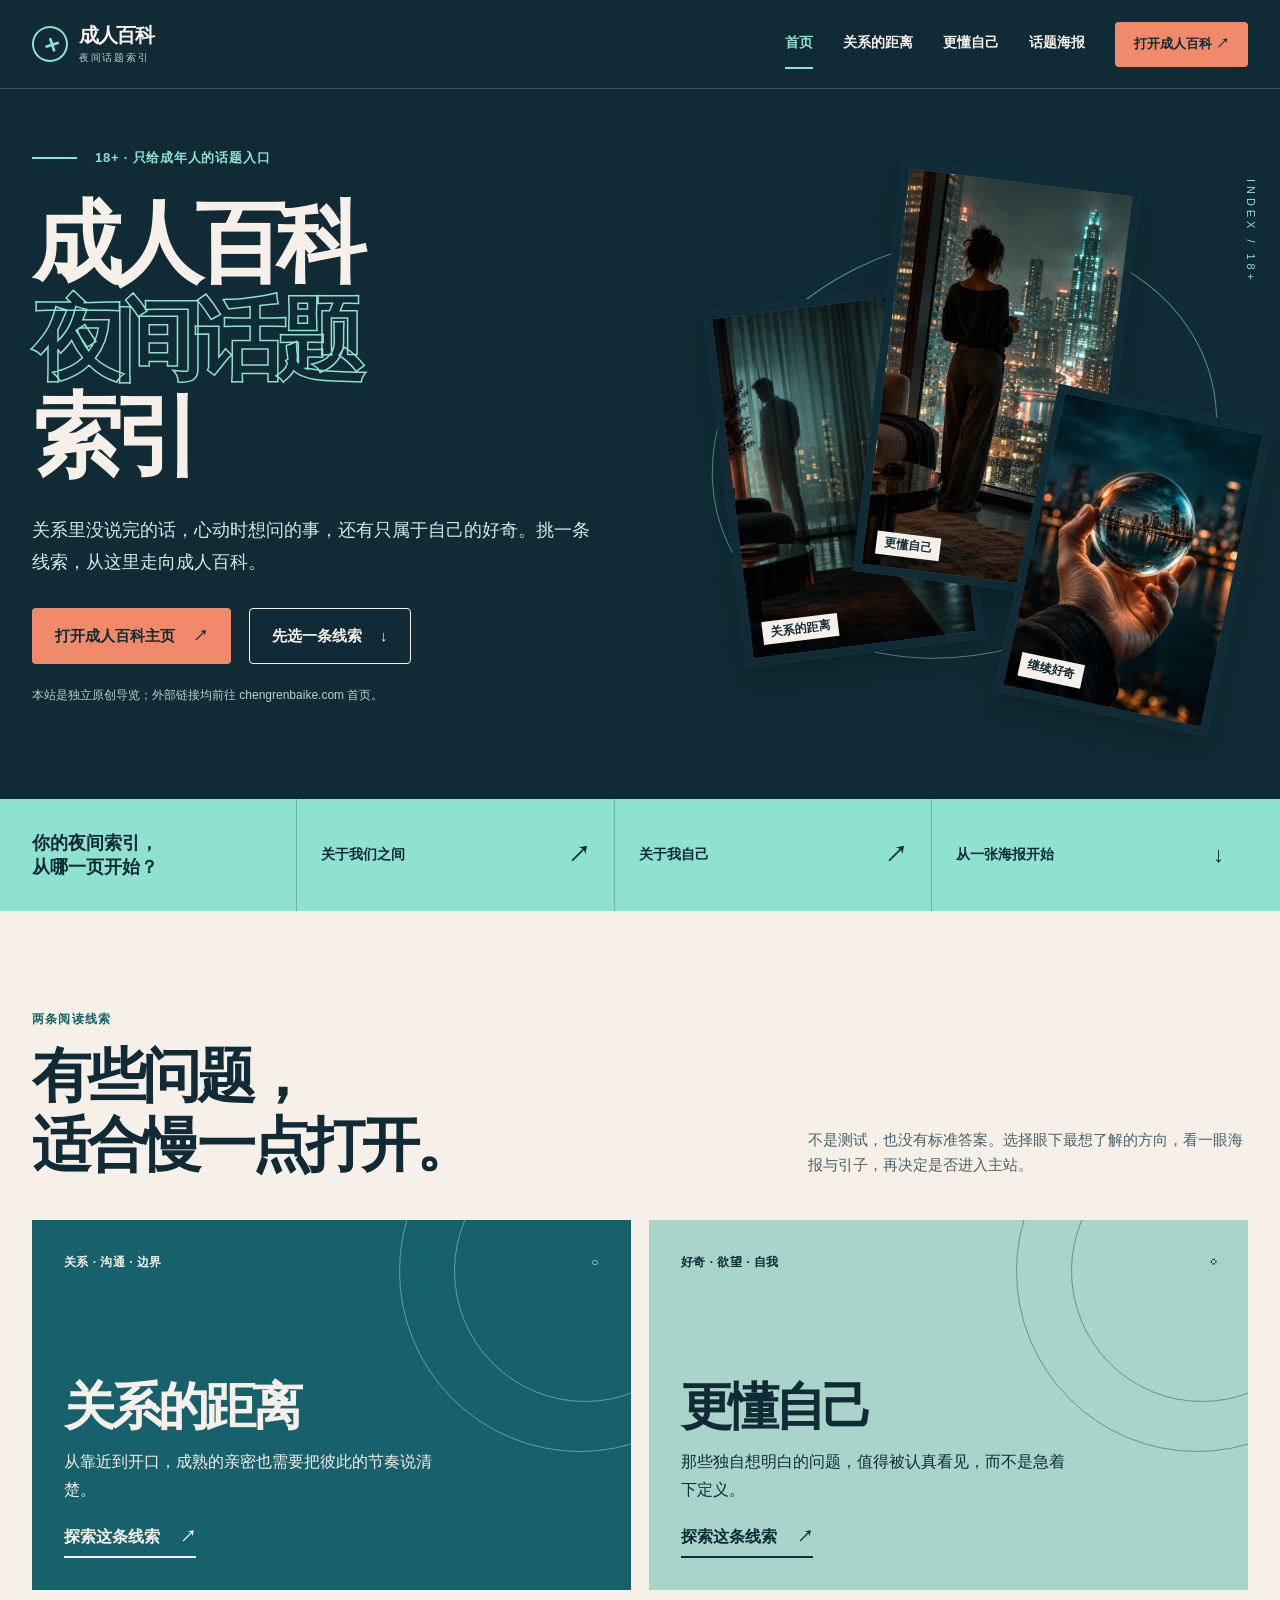
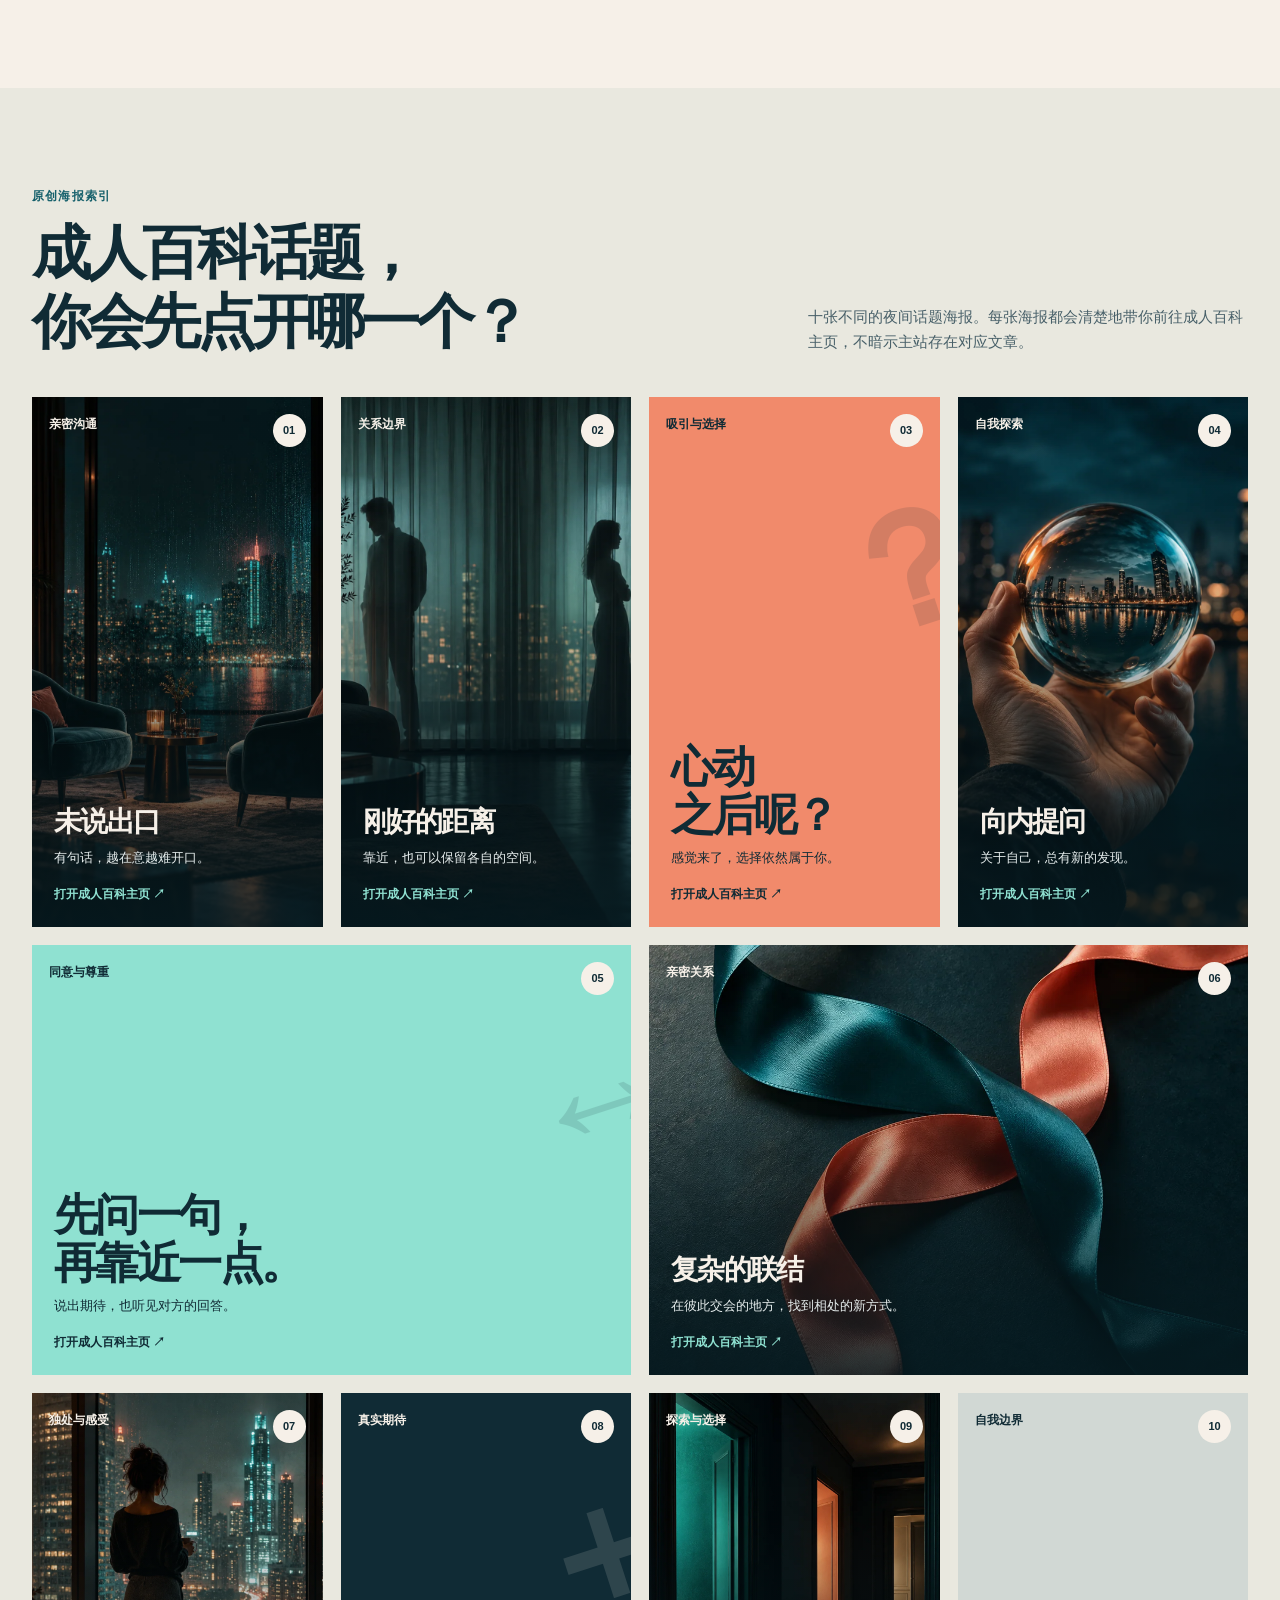
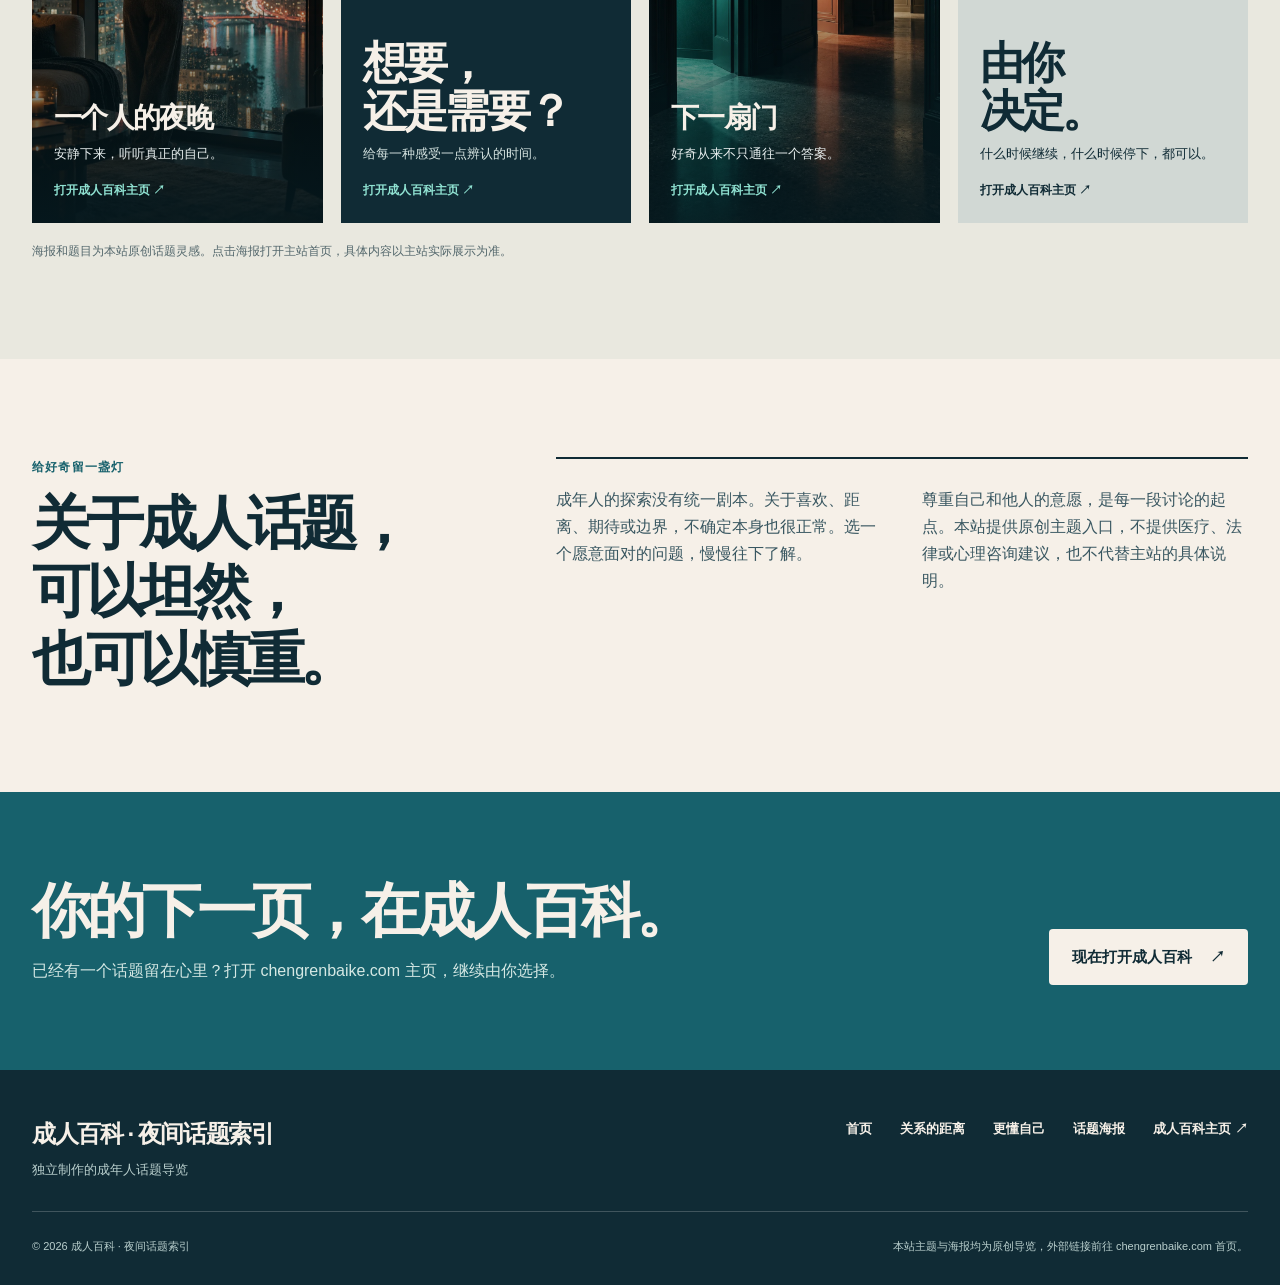
==== index.html @ a817560f "Publish night-index static site" ====
<!doctype html>
<html lang="zh-CN">
<head>
  <meta charset="utf-8">
  <meta name="viewport" content="width=device-width, initial-scale=1">
  <meta name="theme-color" content="#102b35">
  <meta name="description" content="成人百科夜间话题索引：从亲密沟通、关系边界、心动与自我探索出发，浏览原创海报和两条主题线索，再打开成人百科主页继续探索。">
  <meta name="keywords" content="成人百科,成人百科入口,成人话题索引,亲密关系,关系边界,自我探索">
  <meta property="og:type" content="website">
  <meta property="og:title" content="成人百科 · 夜间话题索引｜给成年人的好奇一条线索">
  <meta property="og:description" content="从一张海报、一个问题开始，打开成人百科主页。独立原创主题导览。">
  <title>成人百科 · 夜间话题索引｜亲密、边界与自我探索</title>
  <link rel="icon" type="image/svg+xml" href="assets/favicon.svg">
  <link rel="stylesheet" href="assets/site.css">
</head>
<body>
  <a class="skip-link" href="#main">跳到主要内容</a>
  <header class="site-header"><div class="shell header-inner">
    <a class="brand" href="index.html" aria-label="成人百科夜间话题索引首页"><span class="brand-symbol" aria-hidden="true">＋</span><span>成人百科<small>夜间话题索引</small></span></a>
    <nav class="main-nav" aria-label="主导航"><a aria-current="page" href="index.html">首页</a><a href="relationship.html">关系的距离</a><a href="self.html">更懂自己</a><a href="#poster-index">话题海报</a></nav>
    <a class="header-cta" href="https://chengrenbaike.com/" target="_blank" rel="noopener noreferrer">打开成人百科 ↗</a>
    <details class="mobile-nav"><summary aria-label="打开站点导航">☰</summary><nav aria-label="手机导航"><a aria-current="page" href="index.html">首页</a><a href="relationship.html">关系的距离</a><a href="self.html">更懂自己</a><a href="#poster-index">话题海报</a><a href="https://chengrenbaike.com/" target="_blank" rel="noopener noreferrer">打开成人百科 ↗</a></nav></details>
  </div></header>
  <main id="main">
    <section class="hero" aria-labelledby="hero-title"><div class="shell hero-grid">
      <div class="hero-copy">
        <p class="hero-line">18+ · 只给成年人的话题入口</p>
        <h1 id="hero-title"><span class="line">成人百科</span><span class="line line-outline">夜间话题</span><span class="line">索引</span></h1>
        <p class="hero-lede">关系里没说完的话，心动时想问的事，还有只属于自己的好奇。挑一条线索，从这里走向成人百科。</p>
        <div class="hero-actions"><a class="button button-coral" href="https://chengrenbaike.com/" target="_blank" rel="noopener noreferrer">打开成人百科主页 <span aria-hidden="true">↗</span></a><a class="button button-outline" href="#routes">先选一条线索 <span aria-hidden="true">↓</span></a></div>
        <p class="hero-note">本站是独立原创导览；外部链接均前往 chengrenbaike.com 首页。</p>
      </div>
      <div class="hero-pile" aria-label="夜间话题原创海报拼贴">
        <div class="hero-photo hero-photo-a"><img src="assets/posters/p02.webp" alt="两名成年人的剪影隔着半透明帘幕" width="1024" height="1536"><span>关系的距离</span></div>
        <div class="hero-photo hero-photo-b"><img src="assets/posters/p05.webp" alt="成年人站在夜色中的城市窗前" width="1024" height="1536"><span>更懂自己</span></div>
        <div class="hero-photo hero-photo-c"><img src="assets/posters/p03.webp" alt="手中托起一颗被照亮的玻璃球" width="1024" height="1536"><span>继续好奇</span></div>
      </div>
    </div></section>

    <div class="index-bar" aria-label="快捷入口"><div class="shell index-bar-inner"><strong>你的夜间索引，<br>从哪一页开始？</strong><a href="relationship.html">关于我们之间 <span aria-hidden="true">↗</span></a><a href="self.html">关于我自己 <span aria-hidden="true">↗</span></a><a href="#poster-index">从一张海报开始 <span aria-hidden="true">↓</span></a></div></div>

    <section class="section shell" id="routes" aria-labelledby="routes-title">
      <div class="section-head"><div><span class="kicker">两条阅读线索</span><h2 id="routes-title">有些问题，<br>适合慢一点打开。</h2></div><p>不是测试，也没有标准答案。选择眼下最想了解的方向，看一眼海报与引子，再决定是否进入主站。</p></div>
      <div class="route-grid">
        <article class="route"><div class="route-top"><span>关系 · 沟通 · 边界</span><span aria-hidden="true">○</span></div><div><h3>关系的距离</h3><p>从靠近到开口，成熟的亲密也需要把彼此的节奏说清楚。</p><a class="route-link" href="relationship.html">探索这条线索 <span aria-hidden="true">↗</span></a></div></article>
        <article class="route"><div class="route-top"><span>好奇 · 欲望 · 自我</span><span aria-hidden="true">◌</span></div><div><h3>更懂自己</h3><p>那些独自想明白的问题，值得被认真看见，而不是急着下定义。</p><a class="route-link" href="self.html">探索这条线索 <span aria-hidden="true">↗</span></a></div></article>
      </div>
    </section>

    <section class="section poster-section" id="poster-index" aria-labelledby="posters-title"><div class="shell">
      <div class="section-head"><div><span class="kicker">原创海报索引</span><h2 id="posters-title">成人百科话题，<br>你会先点开哪一个？</h2></div><p>十张不同的夜间话题海报。每张海报都会清楚地带你前往成人百科主页，不暗示主站存在对应文章。</p></div>
      <div class="poster-grid">
        <a class="poster tall" href="https://chengrenbaike.com/" target="_blank" rel="noopener noreferrer" aria-label="未说出口：打开成人百科主页"><img src="assets/posters/p01.webp" alt="夜色里相对摆放的两把空椅子" loading="lazy" width="1024" height="1536"><span class="poster-top"><span>亲密沟通</span><span class="poster-index">01</span></span><span class="poster-bottom"><strong>未说出口</strong><small>有句话，越在意越难开口。</small><em>打开成人百科主页 ↗</em></span></a>
        <a class="poster tall" href="https://chengrenbaike.com/" target="_blank" rel="noopener noreferrer" aria-label="刚好的距离：打开成人百科主页"><img src="assets/posters/p02.webp" alt="两名成年人的剪影隔着一层半透明帘幕" loading="lazy" width="1024" height="1536"><span class="poster-top"><span>关系边界</span><span class="poster-index">02</span></span><span class="poster-bottom"><strong>刚好的距离</strong><small>靠近，也可以保留各自的空间。</small><em>打开成人百科主页 ↗</em></span></a>
        <a class="poster poster-type coral" href="https://chengrenbaike.com/" target="_blank" rel="noopener noreferrer" aria-label="心动之后：打开成人百科主页"><span class="type-art" aria-hidden="true">？</span><span class="poster-top"><span>吸引与选择</span><span class="poster-index">03</span></span><span class="poster-bottom"><strong>心动<br>之后呢？</strong><small>感觉来了，选择依然属于你。</small><em>打开成人百科主页 ↗</em></span></a>
        <a class="poster tall" href="https://chengrenbaike.com/" target="_blank" rel="noopener noreferrer" aria-label="向内提问：打开成人百科主页"><img src="assets/posters/p03.webp" alt="成年人手心中托着一颗被照亮的玻璃球" loading="lazy" width="1024" height="1536"><span class="poster-top"><span>自我探索</span><span class="poster-index">04</span></span><span class="poster-bottom"><strong>向内提问</strong><small>关于自己，总有新的发现。</small><em>打开成人百科主页 ↗</em></span></a>
        <a class="poster poster-type mint wide" href="https://chengrenbaike.com/" target="_blank" rel="noopener noreferrer" aria-label="同意与尊重：打开成人百科主页"><span class="type-art" aria-hidden="true">↔</span><span class="poster-top"><span>同意与尊重</span><span class="poster-index">05</span></span><span class="poster-bottom"><strong>先问一句，<br>再靠近一点。</strong><small>说出期待，也听见对方的回答。</small><em>打开成人百科主页 ↗</em></span></a>
        <a class="poster wide" href="https://chengrenbaike.com/" target="_blank" rel="noopener noreferrer" aria-label="复杂的联结：打开成人百科主页"><img src="assets/posters/p04.webp" alt="深色背景上互相交织的两条彩色丝带" loading="lazy" width="1024" height="1536"><span class="poster-top"><span>亲密关系</span><span class="poster-index">06</span></span><span class="poster-bottom"><strong>复杂的联结</strong><small>在彼此交会的地方，找到相处的新方式。</small><em>打开成人百科主页 ↗</em></span></a>
        <a class="poster" href="https://chengrenbaike.com/" target="_blank" rel="noopener noreferrer" aria-label="一个人的夜晚：打开成人百科主页"><img src="assets/posters/p05.webp" alt="一名成年人独自站在夜晚的城市窗前" loading="lazy" width="1024" height="1536"><span class="poster-top"><span>独处与感受</span><span class="poster-index">07</span></span><span class="poster-bottom"><strong>一个人的夜晚</strong><small>安静下来，听听真正的自己。</small><em>打开成人百科主页 ↗</em></span></a>
        <a class="poster poster-type ink" href="https://chengrenbaike.com/" target="_blank" rel="noopener noreferrer" aria-label="想要与需要：打开成人百科主页"><span class="type-art" aria-hidden="true">＋</span><span class="poster-top"><span>真实期待</span><span class="poster-index">08</span></span><span class="poster-bottom"><strong>想要，<br>还是需要？</strong><small>给每一种感受一点辨认的时间。</small><em>打开成人百科主页 ↗</em></span></a>
        <a class="poster" href="https://chengrenbaike.com/" target="_blank" rel="noopener noreferrer" aria-label="下一扇门：打开成人百科主页"><img src="assets/posters/p06.webp" alt="夜色走廊里几扇门透出温暖的光" loading="lazy" width="1024" height="1536"><span class="poster-top"><span>探索与选择</span><span class="poster-index">09</span></span><span class="poster-bottom"><strong>下一扇门</strong><small>好奇从来不只通往一个答案。</small><em>打开成人百科主页 ↗</em></span></a>
        <a class="poster poster-type paper" href="https://chengrenbaike.com/" target="_blank" rel="noopener noreferrer" aria-label="由你决定：打开成人百科主页"><span class="type-art" aria-hidden="true">·</span><span class="poster-top"><span>自我边界</span><span class="poster-index">10</span></span><span class="poster-bottom"><strong>由你<br>决定。</strong><small>什么时候继续，什么时候停下，都可以。</small><em>打开成人百科主页 ↗</em></span></a>
      </div>
      <p class="poster-disclosure">海报和题目为本站原创话题灵感。点击海报打开主站首页，具体内容以主站实际展示为准。</p>
    </div></section>

    <section class="section note-section" aria-labelledby="note-title"><div class="shell note-grid"><div><span class="kicker">给好奇留一盏灯</span><h2 id="note-title">关于成人话题，<br>可以坦然，<br>也可以慎重。</h2></div><div class="note-copy"><p>成年人的探索没有统一剧本。关于喜欢、距离、期待或边界，不确定本身也很正常。选一个愿意面对的问题，慢慢往下了解。</p><p>尊重自己和他人的意愿，是每一段讨论的起点。本站提供原创主题入口，不提供医疗、法律或心理咨询建议，也不代替主站的具体说明。</p></div></div></section>
    <section class="closing" aria-labelledby="closing-title"><div class="shell closing-inner"><div><h2 id="closing-title">你的下一页，在成人百科。</h2><p>已经有一个话题留在心里？打开 chengrenbaike.com 主页，继续由你选择。</p></div><a class="button button-light" href="https://chengrenbaike.com/" target="_blank" rel="noopener noreferrer">现在打开成人百科 <span aria-hidden="true">↗</span></a></div></section>
  </main>
  <footer class="site-footer"><div class="shell"><div class="footer-top"><div><a class="footer-title" href="index.html">成人百科 · 夜间话题索引</a><p>独立制作的成年人话题导览</p></div><nav class="footer-nav" aria-label="页脚导航"><a href="index.html">首页</a><a href="relationship.html">关系的距离</a><a href="self.html">更懂自己</a><a href="#poster-index">话题海报</a><a href="https://chengrenbaike.com/" target="_blank" rel="noopener noreferrer">成人百科主页 ↗</a></nav></div><div class="footer-bottom"><span>© 2026 成人百科 · 夜间话题索引</span><span>本站主题与海报均为原创导览，外部链接前往 chengrenbaike.com 首页。</span></div></div></footer>
  <div class="mobile-cta"><span>下一页，继续好奇。</span><a href="https://chengrenbaike.com/" target="_blank" rel="noopener noreferrer">打开成人百科 ↗</a></div>
</body>
</html>
---- assets/site.css ----
:root{--ink:#102b35;--bay:#17616c;--mint:#8fe1d1;--coral:#f18a6b;--paper:#f6f0e8;--mist:#b9cfcd;--line:rgba(16,43,53,.2);--max:1240px}
*{box-sizing:border-box}
html{scroll-behavior:smooth}
body{margin:0;background:var(--paper);color:var(--ink);font-family:"PingFang SC","Microsoft YaHei","Noto Sans CJK SC",sans-serif;font-size:16px;line-height:1.68}
img{max-width:100%;display:block}
a{color:inherit;text-decoration:none}
button,summary{font:inherit}
a:focus-visible,summary:focus-visible{outline:3px solid var(--coral);outline-offset:4px}
::selection{background:var(--mint);color:var(--ink)}
.skip-link{position:absolute;top:-100px;left:10px;z-index:30;padding:8px 14px;background:var(--paper);color:var(--ink)}
.skip-link:focus{top:10px}
.shell{width:min(calc(100% - 64px),var(--max));margin-inline:auto}
.site-header{position:relative;z-index:20;background:var(--ink);color:var(--paper);border-bottom:1px solid rgba(255,255,255,.18)}
.header-inner{display:flex;align-items:center;min-height:88px;gap:30px}
.brand{display:inline-flex;align-items:center;gap:11px;min-width:max-content;font-weight:800;font-size:20px;line-height:1.15;letter-spacing:-.07em}
.brand-symbol{display:grid;place-items:center;width:36px;height:36px;border:2px solid var(--mint);border-radius:50%;color:var(--mint);font-size:25px;line-height:1;transform:rotate(-18deg)}
.brand small{display:block;color:var(--mist);font-size:10px;font-weight:500;letter-spacing:.17em;margin-top:5px}
.main-nav{display:flex;align-items:center;gap:30px;margin-left:auto;font-size:14px;font-weight:700}
.main-nav a{padding:12px 0;border-bottom:2px solid transparent;white-space:nowrap}
.main-nav a:hover,.main-nav a[aria-current="page"]{color:var(--mint);border-color:var(--mint)}
.header-cta{display:inline-flex;align-items:center;justify-content:center;padding:10px 19px;background:var(--coral);color:var(--ink);border-radius:4px;font-size:13px;font-weight:900;white-space:nowrap;min-height:45px}
.header-cta:hover,.button-coral:hover{background:#ffc0a8}
.mobile-nav{display:none}
.hero{background:var(--ink);color:var(--paper);overflow:hidden}
.hero-grid{display:grid;grid-template-columns:1.08fr .92fr;gap:30px;min-height:640px;align-items:center;padding-top:58px;padding-bottom:74px}
.hero-copy{position:relative;z-index:2;padding-bottom:20px}
.hero-line{display:flex;align-items:center;gap:18px;color:var(--mint);font-size:13px;font-weight:700;letter-spacing:.06em;margin:0 0 26px}
.hero-line:before{content:"";width:45px;height:2px;background:var(--mint)}
h1,h2,h3,p{margin-top:0}
.hero h1{font-size:clamp(3.9rem,7vw,7rem);line-height:1.08;letter-spacing:-.095em;font-weight:900;margin:0 0 30px;max-width:8.7em}
.hero h1 .line{display:block;white-space:nowrap}
.hero h1 .line-outline{color:transparent;-webkit-text-stroke:1.5px var(--mint);text-stroke:1.5px var(--mint)}
.hero-lede{max-width:560px;font-size:18px;line-height:1.75;color:#d9e6e3;margin-bottom:30px}
.hero-actions{display:flex;gap:18px;align-items:center;flex-wrap:wrap}
.button{display:inline-flex;align-items:center;justify-content:center;gap:18px;padding:15px 22px;border:1px solid transparent;min-height:56px;border-radius:4px;font-weight:900;font-size:15px;line-height:1.2;transition:background-color .2s ease,color .2s ease,border-color .2s ease}
.button-coral{background:var(--coral);color:var(--ink)}
.button-light{background:var(--paper);color:var(--ink)}
.button-light:hover{background:var(--mint)}
.button-outline{border-color:currentColor;background:transparent}
.button-outline:hover{background:var(--paper);color:var(--ink)}
.hero-note{font-size:12px;color:var(--mist);margin:21px 0 0}
.hero-pile{position:relative;height:560px;min-width:0}
.hero-pile:before{content:"";position:absolute;inset:15% 5% 11% 1%;border:1px solid rgba(143,225,209,.55);border-radius:50%;transform:rotate(-17deg)}
.hero-pile:after{content:"INDEX / 18+";position:absolute;right:-12px;top:4%;color:var(--mint);font-size:11px;letter-spacing:.36em;writing-mode:vertical-rl}
.hero-photo{position:absolute;overflow:hidden;background:var(--bay);border:8px solid var(--ink);box-shadow:0 16px 30px rgba(0,0,0,.2)}
.hero-photo img{height:100%;width:100%;object-fit:cover}
.hero-photo-a{width:44%;height:64%;left:4%;top:25%;transform:rotate(-7deg)}
.hero-photo-b{width:44%;height:74%;left:32%;top:3%;transform:rotate(7deg)}
.hero-photo-c{width:40%;height:56%;right:1%;bottom:0;transform:rotate(12deg)}
.hero-photo span{position:absolute;left:12px;bottom:12px;display:block;background:var(--paper);color:var(--ink);padding:4px 8px;font-size:12px;font-weight:800;line-height:1.3}
.index-bar{background:var(--mint);color:var(--ink)}
.index-bar-inner{display:grid;grid-template-columns:1fr repeat(3,1.2fr);min-height:112px}
.index-bar strong{display:flex;align-items:center;font-size:18px;line-height:1.35;padding:20px 15px 20px 0}
.index-bar a{display:flex;align-items:center;justify-content:space-between;gap:10px;padding:18px 24px;border-left:1px solid rgba(16,43,53,.25);font-size:14px;font-weight:800}
.index-bar a:hover{background:rgba(255,255,255,.3)}
.index-bar a span{font-size:22px;line-height:1}
.section{padding:98px 0}
.section-head{display:grid;grid-template-columns:1fr auto;gap:24px;align-items:end;margin-bottom:40px}
.kicker{display:block;color:var(--bay);font-size:12px;font-weight:900;letter-spacing:.1em;margin-bottom:13px}
.section-head h2,.route-intro h2,.closing h2{font-size:clamp(2.1rem,4.6vw,4.5rem);line-height:1.17;letter-spacing:-.07em;font-weight:900;margin-bottom:0}
.section-head p{max-width:440px;font-size:15px;margin:0 0 3px;color:#486069}
.route-grid{display:grid;grid-template-columns:1fr 1fr;gap:18px}
.route{position:relative;display:flex;min-height:370px;flex-direction:column;justify-content:space-between;padding:32px;overflow:hidden;background:var(--bay);color:var(--paper)}
.route:nth-child(2){background:#a8d4c9;color:var(--ink)}
.route:before{content:"";position:absolute;width:360px;height:360px;border:1px solid currentColor;border-radius:50%;opacity:.4;right:-130px;top:-130px}
.route:after{content:"";position:absolute;width:260px;height:260px;border:1px solid currentColor;border-radius:50%;opacity:.4;right:-85px;top:-80px}
.route>*{position:relative;z-index:1}
.route .route-top{display:flex;justify-content:space-between;gap:12px;align-items:center;font-size:12px;font-weight:800;letter-spacing:.04em}
.route h3{font-size:clamp(2.6rem,4vw,4.4rem);line-height:1.08;letter-spacing:-.08em;margin:0 0 14px}
.route p{max-width:390px;margin:0 0 20px;line-height:1.75}
.route-link{display:inline-flex;align-items:center;gap:20px;padding-bottom:5px;border-bottom:2px solid currentColor;font-weight:900;width:max-content}
.route:hover .route-link{gap:28px}
.poster-section{background:#e9e8df}
.poster-section .section-head{align-items:end}
.poster-grid{display:grid;grid-template-columns:repeat(12,minmax(0,1fr));gap:18px}
.poster{position:relative;grid-column:span 3;display:flex;flex-direction:column;min-width:0;min-height:430px;background:#244f59;color:var(--paper);overflow:hidden}
.poster.wide{grid-column:span 6}
.poster.tall{min-height:530px}
.poster img{position:absolute;inset:0;width:100%;height:100%;object-fit:cover;transition:transform .35s ease}
.poster:after{content:"";position:absolute;inset:0;background:linear-gradient(180deg,rgba(6,26,32,.04),rgba(6,26,32,.04) 30%,rgba(6,26,32,.88) 100%)}
.poster:hover img{transform:scale(1.035)}
.poster-top,.poster-bottom{position:relative;z-index:1}
.poster-top{display:flex;justify-content:space-between;gap:8px;padding:17px;font-size:12px;font-weight:800}
.poster-index{display:inline-grid;place-items:center;width:33px;height:33px;background:var(--paper);color:var(--ink);border-radius:50%;font-size:11px}
.poster-bottom{margin-top:auto;padding:35px 22px 23px}
.poster-bottom strong{display:block;font-size:clamp(1.55rem,2.2vw,2.25rem);line-height:1.23;letter-spacing:-.06em;margin-bottom:8px}
.poster-bottom small{display:block;font-size:13px;line-height:1.6;color:#e7eeee}
.poster-bottom em{display:block;margin-top:15px;font-style:normal;font-size:12px;font-weight:900;color:var(--mint)}
.poster-type{justify-content:space-between;color:var(--ink)}
.poster-type:after{display:none}
.poster-type .poster-bottom small{color:inherit}
.poster-type .poster-bottom em{color:inherit}
.poster-type .poster-top{font-size:12px}
.poster-type .poster-bottom strong{font-size:clamp(2.2rem,3.4vw,3.8rem);line-height:1.12}
.poster-type.coral{background:var(--coral)}
.poster-type.mint{background:var(--mint)}
.poster-type.ink{background:var(--ink);color:var(--paper)}
.poster-type.ink .poster-bottom small{color:#d6e4e1}
.poster-type.ink .poster-bottom em{color:var(--mint)}
.poster-type.paper{background:#d1d8d4}
.poster-type .type-art{position:absolute;right:-35px;top:18%;font-size:10rem;font-weight:900;line-height:1;letter-spacing:-.1em;opacity:.13;transform:rotate(-18deg);pointer-events:none}
.poster-disclosure{font-size:12px;color:#53676c;margin:18px 0 0}
.note-section{background:var(--paper)}
.note-grid{display:grid;grid-template-columns:.75fr 1.25fr;gap:9%;align-items:start}
.note-grid h2{font-size:clamp(2.2rem,4.5vw,4rem);line-height:1.18;letter-spacing:-.075em;margin:0}
.note-copy{border-top:2px solid var(--ink);padding-top:28px;columns:2;column-gap:40px;color:#395761}
.note-copy p{break-inside:avoid;margin-bottom:17px}
.closing{background:var(--bay);color:var(--paper);padding:85px 0}
.closing-inner{display:flex;justify-content:space-between;gap:35px;align-items:end}
.closing h2{max-width:720px;margin:0 0 12px}
.closing p{color:#d5e8e4;max-width:550px;margin:0}
.closing .button{flex:none}
.site-footer{background:var(--ink);color:var(--paper);padding:48px 0 30px}
.footer-top{display:flex;justify-content:space-between;gap:35px;align-items:start;padding-bottom:30px;border-bottom:1px solid rgba(255,255,255,.2)}
.footer-title{font-size:24px;font-weight:900;letter-spacing:-.06em;line-height:1.3}
.footer-top p{color:var(--mist);font-size:13px;margin:8px 0 0}
.footer-nav{display:flex;flex-wrap:wrap;gap:12px 28px;font-size:13px;font-weight:700}
.footer-nav a:hover{color:var(--mint)}
.footer-bottom{display:flex;justify-content:space-between;gap:20px;padding-top:25px;color:var(--mist);font-size:11px}
.mobile-cta{display:none}
/* Inner pages retain the index identity but use roomier reading sections. */
.page-hero{background:var(--ink);color:var(--paper);overflow:hidden}
.page-hero-inner{display:grid;grid-template-columns:1fr .75fr;gap:50px;min-height:470px;align-items:center;padding-top:52px;padding-bottom:58px}
.crumbs{font-size:12px;color:var(--mint);font-weight:800;margin:0 0 25px}
.crumbs a{text-decoration:underline;text-underline-offset:4px}
.page-hero h1{font-size:clamp(3.4rem,6vw,6.3rem);line-height:1.11;letter-spacing:-.08em;max-width:8em;margin-bottom:22px}
.page-hero p:not(.crumbs){color:#d9e7e5;max-width:560px;font-size:17px}
.page-hero-img{height:355px;overflow:hidden;transform:rotate(4deg);border:10px solid var(--paper)}
.page-hero-img img{width:100%;height:100%;object-fit:cover}
.intro-line{display:grid;grid-template-columns:.45fr 1fr;gap:40px;padding-top:55px;padding-bottom:55px;align-items:start}
.intro-line strong{font-size:12px;letter-spacing:.08em;color:var(--bay)}
.intro-line p{font-size:clamp(1.3rem,2.1vw,2rem);font-weight:700;letter-spacing:-.035em;line-height:1.6;margin:0}
.chapter-list{padding:20px 0 100px}
.chapter{display:grid;grid-template-columns:1fr 1fr;gap:8%;align-items:center;padding:56px 0;border-top:1px solid var(--line)}
.chapter:nth-child(even) .chapter-image{order:2}
.chapter-image{height:410px;overflow:hidden;background:var(--bay)}
.chapter-image img{width:100%;height:100%;object-fit:cover}
.chapter-number{color:var(--bay);font-size:13px;font-weight:900;margin-bottom:20px}
.chapter-copy h2{font-size:clamp(2rem,4vw,3.9rem);line-height:1.14;letter-spacing:-.07em;margin-bottom:22px}
.chapter-copy p{max-width:510px;color:#425e66;line-height:1.85;margin-bottom:23px}
.text-link{display:inline-flex;gap:14px;align-items:center;font-size:14px;font-weight:900;border-bottom:2px solid currentColor;padding-bottom:5px}
.text-link:hover{gap:22px}
.related{background:#d8e8e2;padding:62px 0}
.related-inner{display:flex;justify-content:space-between;align-items:center;gap:35px}
.related h2{font-size:clamp(1.8rem,3.2vw,3rem);line-height:1.2;letter-spacing:-.06em;margin:0}
.related p{margin:10px 0 0;color:#395761}
@media(max-width:1080px){.main-nav{gap:16px}.header-inner{gap:18px}.poster{grid-column:span 4}.poster.wide{grid-column:span 8}.poster-grid .poster:nth-last-child(2){grid-column:span 4}.hero h1{font-size:clamp(3.6rem,6.4vw,5.5rem)}.index-bar-inner{grid-template-columns:1fr repeat(3,1fr)}}
@media(max-width:820px){.shell{width:min(calc(100% - 42px),var(--max))}.header-inner{min-height:72px}.main-nav,.header-cta{display:none}.mobile-nav{display:block;margin-left:auto;position:relative}.mobile-nav summary{list-style:none;display:grid;place-items:center;width:42px;height:42px;border:1px solid rgba(255,255,255,.45);border-radius:4px;cursor:pointer;font-size:23px;line-height:1}.mobile-nav summary::-webkit-details-marker{display:none}.mobile-nav nav{position:absolute;right:0;top:50px;display:flex;flex-direction:column;min-width:215px;padding:12px;background:var(--ink);border:1px solid rgba(255,255,255,.25);box-shadow:0 15px 25px rgba(0,0,0,.25)}.mobile-nav nav a{padding:12px 14px;font-size:14px}.mobile-nav nav a:hover{background:var(--bay)}.hero-grid{grid-template-columns:1fr;gap:5px;padding-top:72px;padding-bottom:65px}.hero-copy{padding-bottom:0}.hero h1{font-size:clamp(3.4rem,9vw,5.6rem)}.hero-pile{height:390px;max-width:600px;width:100%;margin:auto}.hero-photo-a{height:78%;left:10%;top:15%}.hero-photo-b{height:90%;left:34%;top:0}.hero-photo-c{height:72%;right:6%}.index-bar-inner{grid-template-columns:repeat(3,1fr)}.index-bar strong{display:none}.index-bar a:first-of-type{border-left:0}.route{min-height:340px;padding:25px}.note-grid{grid-template-columns:1fr;gap:30px}.page-hero-inner{grid-template-columns:1fr .65fr;gap:25px}.page-hero-img{height:310px}}
@media(max-width:600px){body{padding-bottom:61px}.shell{width:min(calc(100% - 34px),var(--max))}.brand{font-size:18px}.brand-symbol{width:32px;height:32px;font-size:21px}.hero-grid{padding-top:55px;padding-bottom:32px}.hero-line{margin-bottom:17px}.hero h1{font-size:clamp(3.05rem,12.3vw,4.6rem);margin-bottom:20px}.hero-lede{font-size:15px;line-height:1.75}.hero-actions{gap:13px}.hero-actions .button{width:100%}.hero-pile{height:290px;margin-top:18px}.hero-photo{border-width:5px}.hero-photo span{font-size:9px}.index-bar-inner{display:flex;overflow-x:auto;scroll-snap-type:x mandatory}.index-bar a{flex:0 0 49%;scroll-snap-align:start;padding:19px 15px;min-height:80px}.index-bar a:first-of-type{border-left:0}.section{padding:70px 0}.section-head{grid-template-columns:1fr;gap:14px;margin-bottom:26px}.section-head h2,.route-intro h2,.closing h2{font-size:clamp(2rem,9vw,3.4rem)}.route-grid{grid-template-columns:1fr}.route{min-height:285px}.route h3{font-size:2.75rem}.poster-grid{grid-template-columns:repeat(2,minmax(0,1fr));gap:9px}.poster,.poster.wide,.poster-grid .poster:nth-last-child(2){grid-column:span 1;min-height:290px}.poster.tall{min-height:340px}.poster-top{padding:11px}.poster-index{width:27px;height:27px}.poster-bottom{padding:25px 13px 15px}.poster-bottom strong{font-size:1.28rem}.poster-bottom small{font-size:11px}.poster-bottom em{font-size:10px}.poster-type .poster-bottom strong{font-size:clamp(1.55rem,6vw,2.5rem)}.poster-type .type-art{font-size:7rem;right:-25px}.note-copy{columns:1}.closing{padding:65px 0}.closing-inner{display:block}.closing .button{margin-top:25px;width:100%}.footer-top,.footer-bottom{display:block}.footer-nav{margin-top:25px}.footer-bottom span{display:block;margin-bottom:10px}.mobile-cta{position:fixed;z-index:19;bottom:0;left:0;right:0;display:flex;justify-content:space-between;align-items:center;gap:12px;padding:9px 17px;background:var(--paper);border-top:1px solid var(--ink);box-shadow:0 -5px 20px rgba(0,0,0,.12);color:var(--ink)}.mobile-cta span{font-size:12px;font-weight:800;line-height:1.3}.mobile-cta a{background:var(--coral);padding:8px 14px;border-radius:3px;font-size:13px;font-weight:900;white-space:nowrap}.page-hero-inner{display:block;padding-top:38px;padding-bottom:33px}.page-hero h1{font-size:clamp(3rem,10.4vw,4.4rem)}.page-hero p:not(.crumbs){font-size:15px}.page-hero-img{margin:33px auto 0;height:240px;width:83%;transform:rotate(3deg);border-width:6px}.intro-line{display:block;padding-top:43px;padding-bottom:42px}.intro-line p{margin-top:15px;font-size:1.3rem}.chapter-list{padding-bottom:60px}.chapter{grid-template-columns:1fr;gap:25px;padding:38px 0}.chapter:nth-child(even) .chapter-image{order:0}.chapter-image{height:280px}.chapter-copy h2{font-size:2.1rem}.related-inner{display:block}.related .button{width:100%;margin-top:23px}}
@media(prefers-reduced-motion:reduce){html{scroll-behavior:auto}*,*:before,*:after{transition-duration:.01ms!important;animation-duration:.01ms!important}}
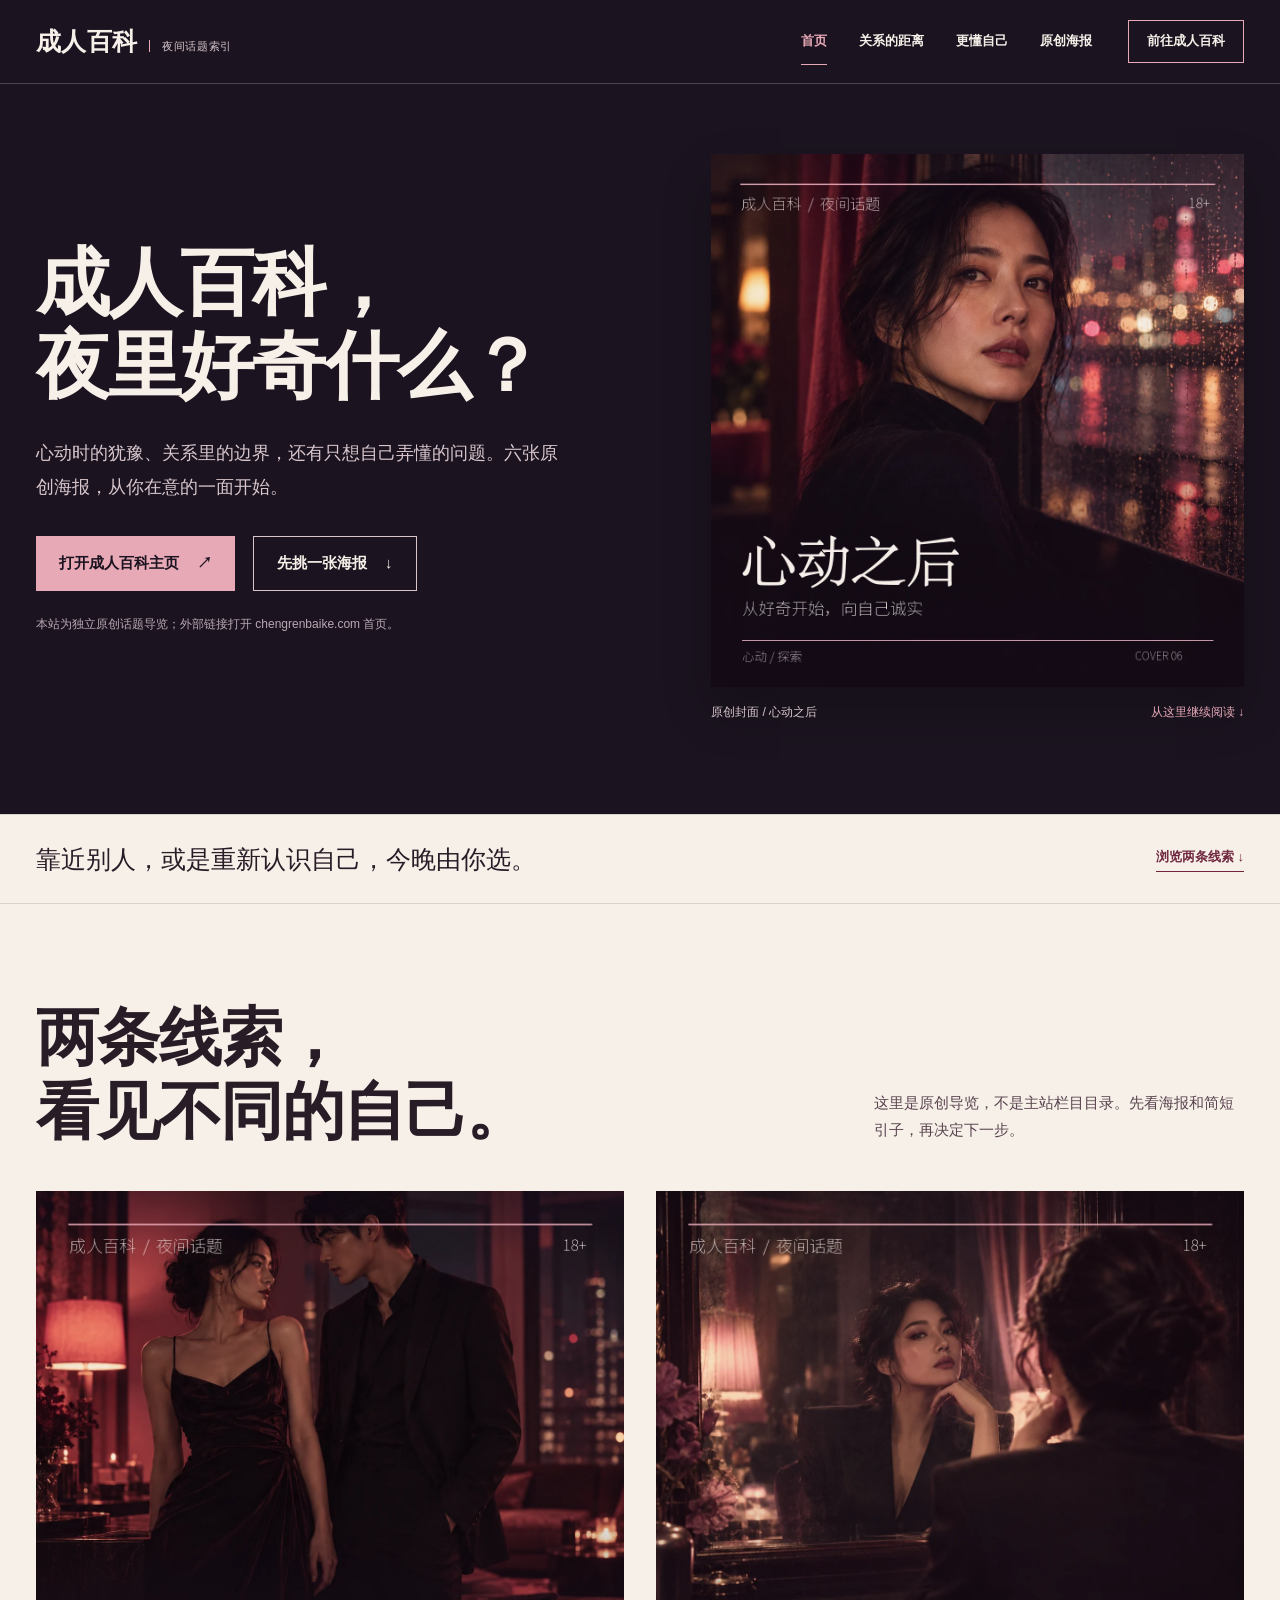
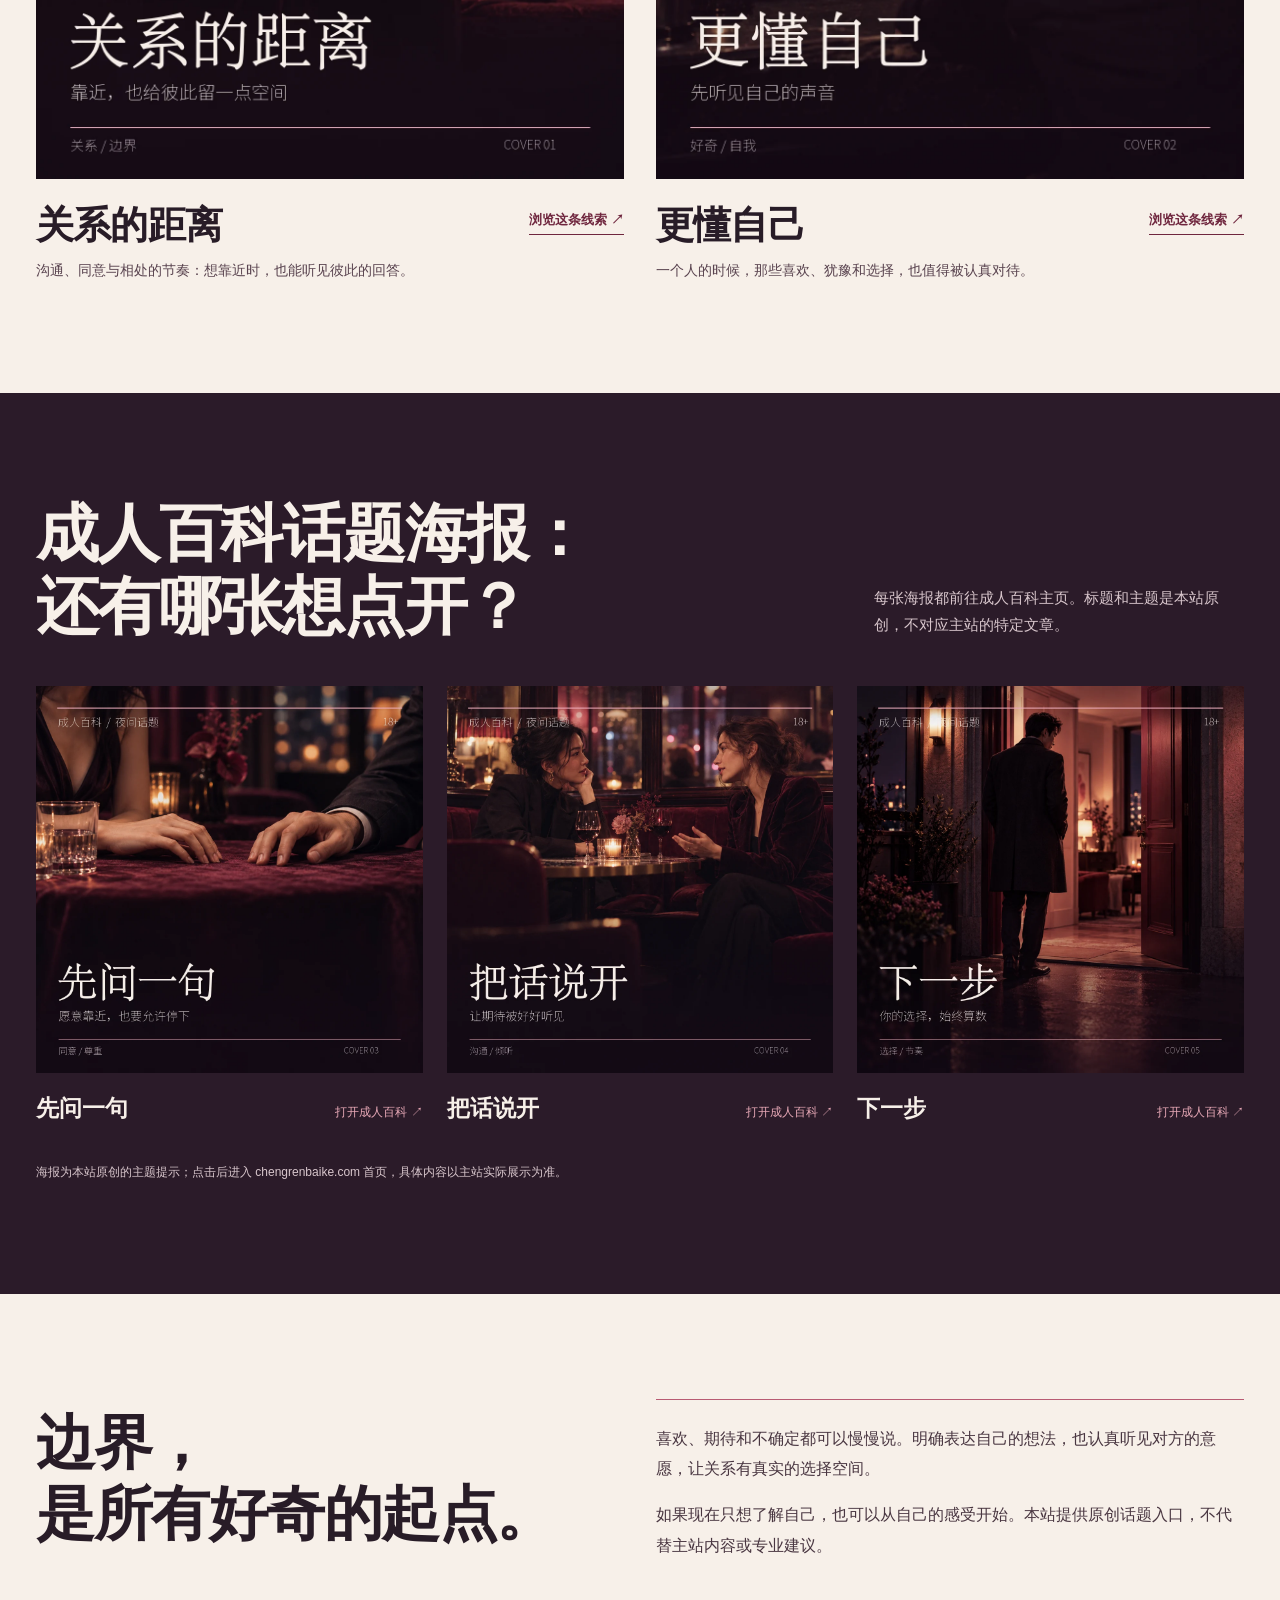
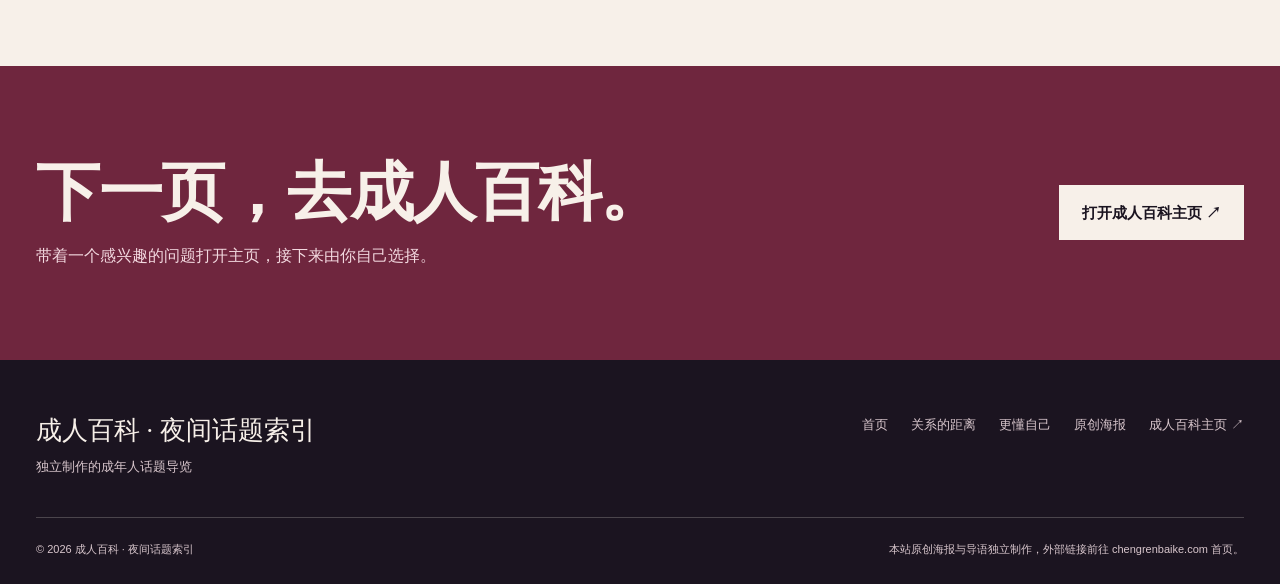
==== commit 26edb5ff: "Publish redesigned editorial posters and layout" ====
--- a/index.html
+++ b/index.html
@@ -3,72 +3,52 @@
 <head>
   <meta charset="utf-8">
   <meta name="viewport" content="width=device-width, initial-scale=1">
-  <meta name="theme-color" content="#102b35">
-  <meta name="description" content="成人百科夜间话题索引：从亲密沟通、关系边界、心动与自我探索出发，浏览原创海报和两条主题线索，再打开成人百科主页继续探索。">
-  <meta name="keywords" content="成人百科,成人百科入口,成人话题索引,亲密关系,关系边界,自我探索">
+  <meta name="theme-color" content="#1b1420">
+  <meta name="description" content="成人百科夜间话题索引：浏览六张原创成人主题海报，从亲密沟通、关系边界与自我探索出发，前往成人百科主页继续了解。">
+  <meta name="keywords" content="成人百科,成人百科入口,成人话题海报,亲密关系,边界,自我探索">
   <meta property="og:type" content="website">
-  <meta property="og:title" content="成人百科 · 夜间话题索引｜给成年人的好奇一条线索">
-  <meta property="og:description" content="从一张海报、一个问题开始，打开成人百科主页。独立原创主题导览。">
-  <title>成人百科 · 夜间话题索引｜亲密、边界与自我探索</title>
+  <meta property="og:title" content="成人百科 · 夜间话题索引｜关系、边界与自我探索">
+  <meta property="og:description" content="六张原创成人话题海报，两条夜间阅读线索，清楚前往成人百科主页。">
+  <title>成人百科 · 夜间话题索引｜成人关系与自我探索海报</title>
   <link rel="icon" type="image/svg+xml" href="assets/favicon.svg">
   <link rel="stylesheet" href="assets/site.css">
 </head>
 <body>
   <a class="skip-link" href="#main">跳到主要内容</a>
   <header class="site-header"><div class="shell header-inner">
-    <a class="brand" href="index.html" aria-label="成人百科夜间话题索引首页"><span class="brand-symbol" aria-hidden="true">＋</span><span>成人百科<small>夜间话题索引</small></span></a>
-    <nav class="main-nav" aria-label="主导航"><a aria-current="page" href="index.html">首页</a><a href="relationship.html">关系的距离</a><a href="self.html">更懂自己</a><a href="#poster-index">话题海报</a></nav>
-    <a class="header-cta" href="https://chengrenbaike.com/" target="_blank" rel="noopener noreferrer">打开成人百科 ↗</a>
-    <details class="mobile-nav"><summary aria-label="打开站点导航">☰</summary><nav aria-label="手机导航"><a aria-current="page" href="index.html">首页</a><a href="relationship.html">关系的距离</a><a href="self.html">更懂自己</a><a href="#poster-index">话题海报</a><a href="https://chengrenbaike.com/" target="_blank" rel="noopener noreferrer">打开成人百科 ↗</a></nav></details>
+    <a class="brand" href="index.html" aria-label="成人百科夜间话题索引首页"><strong>成人百科</strong><span>夜间话题索引</span></a>
+    <nav class="main-nav" aria-label="主导航"><a aria-current="page" href="index.html">首页</a><a href="relationship.html">关系的距离</a><a href="self.html">更懂自己</a><a href="#posters">原创海报</a></nav>
+    <a class="header-link" href="https://chengrenbaike.com/" target="_blank" rel="noopener noreferrer">前往成人百科</a>
+    <details class="mobile-nav"><summary aria-label="打开站点导航"><svg viewBox="0 0 24 24" fill="none" aria-hidden="true"><path d="M3 7h18M3 12h18M3 17h18"/></svg></summary><nav aria-label="手机导航"><a aria-current="page" href="index.html">首页</a><a href="relationship.html">关系的距离</a><a href="self.html">更懂自己</a><a href="#posters">原创海报</a><a href="https://chengrenbaike.com/" target="_blank" rel="noopener noreferrer">前往成人百科</a></nav></details>
   </div></header>
   <main id="main">
     <section class="hero" aria-labelledby="hero-title"><div class="shell hero-grid">
-      <div class="hero-copy">
-        <p class="hero-line">18+ · 只给成年人的话题入口</p>
-        <h1 id="hero-title"><span class="line">成人百科</span><span class="line line-outline">夜间话题</span><span class="line">索引</span></h1>
-        <p class="hero-lede">关系里没说完的话，心动时想问的事，还有只属于自己的好奇。挑一条线索，从这里走向成人百科。</p>
-        <div class="hero-actions"><a class="button button-coral" href="https://chengrenbaike.com/" target="_blank" rel="noopener noreferrer">打开成人百科主页 <span aria-hidden="true">↗</span></a><a class="button button-outline" href="#routes">先选一条线索 <span aria-hidden="true">↓</span></a></div>
-        <p class="hero-note">本站是独立原创导览；外部链接均前往 chengrenbaike.com 首页。</p>
-      </div>
-      <div class="hero-pile" aria-label="夜间话题原创海报拼贴">
-        <div class="hero-photo hero-photo-a"><img src="assets/posters/p02.webp" alt="两名成年人的剪影隔着半透明帘幕" width="1024" height="1536"><span>关系的距离</span></div>
-        <div class="hero-photo hero-photo-b"><img src="assets/posters/p05.webp" alt="成年人站在夜色中的城市窗前" width="1024" height="1536"><span>更懂自己</span></div>
-        <div class="hero-photo hero-photo-c"><img src="assets/posters/p03.webp" alt="手中托起一颗被照亮的玻璃球" width="1024" height="1536"><span>继续好奇</span></div>
+      <div class="hero-copy"><h1 id="hero-title"><span>成人百科，</span><span>夜里好奇什么？</span></h1><p class="hero-intro">心动时的犹豫、关系里的边界，还有只想自己弄懂的问题。六张原创海报，从你在意的一面开始。</p><div class="hero-actions"><a class="button button-primary" href="https://chengrenbaike.com/" target="_blank" rel="noopener noreferrer">打开成人百科主页 <span aria-hidden="true">↗</span></a><a class="button button-secondary" href="#routes">先挑一张海报 <span aria-hidden="true">↓</span></a></div><p class="hero-disclosure">本站为独立原创话题导览；外部链接打开 chengrenbaike.com 首页。</p></div>
+      <a class="hero-cover" href="self.html" aria-label="查看更懂自己话题线索"><img src="assets/covers/curiosity.webp" alt="原创海报《心动之后》：夜晚窗前一位成年人的肖像，主题是心动与探索" width="1200" height="1200"><span class="cover-caption"><span>原创封面 / 心动之后</span><span>从这里继续阅读 ↓</span></span></a>
+    </div></section>
+
+    <div class="intro-strip"><div class="shell intro-strip-inner"><p>靠近别人，或是重新认识自己，今晚由你选。</p><a href="#routes">浏览两条线索 ↓</a></div></div>
+
+    <section class="routes" id="routes" aria-labelledby="routes-title"><div class="shell">
+      <div class="section-heading"><h2 id="routes-title">两条线索，<br>看见不同的自己。</h2><p>这里是原创导览，不是主站栏目目录。先看海报和简短引子，再决定下一步。</p></div>
+      <div class="route-grid">
+        <article><a class="route-cover" href="relationship.html" aria-label="浏览关系的距离"><img src="assets/covers/relationship.webp" alt="原创海报《关系的距离》：两位成年人的夜间肖像，讨论靠近与边界" width="1200" height="1200"></a><div class="route-info"><div><h3>关系的距离</h3><p>沟通、同意与相处的节奏：想靠近时，也能听见彼此的回答。</p></div><a href="relationship.html">浏览这条线索 ↗</a></div></article>
+        <article><a class="route-cover" href="self.html" aria-label="浏览更懂自己"><img src="assets/covers/self.webp" alt="原创海报《更懂自己》：成年人在镜前凝视自己，讨论好奇与自我认识" width="1200" height="1200"></a><div class="route-info"><div><h3>更懂自己</h3><p>一个人的时候，那些喜欢、犹豫和选择，也值得被认真对待。</p></div><a href="self.html">浏览这条线索 ↗</a></div></article>
       </div>
     </div></section>
 
-    <div class="index-bar" aria-label="快捷入口"><div class="shell index-bar-inner"><strong>你的夜间索引，<br>从哪一页开始？</strong><a href="relationship.html">关于我们之间 <span aria-hidden="true">↗</span></a><a href="self.html">关于我自己 <span aria-hidden="true">↗</span></a><a href="#poster-index">从一张海报开始 <span aria-hidden="true">↓</span></a></div></div>
-
-    <section class="section shell" id="routes" aria-labelledby="routes-title">
-      <div class="section-head"><div><span class="kicker">两条阅读线索</span><h2 id="routes-title">有些问题，<br>适合慢一点打开。</h2></div><p>不是测试，也没有标准答案。选择眼下最想了解的方向，看一眼海报与引子，再决定是否进入主站。</p></div>
-      <div class="route-grid">
-        <article class="route"><div class="route-top"><span>关系 · 沟通 · 边界</span><span aria-hidden="true">○</span></div><div><h3>关系的距离</h3><p>从靠近到开口，成熟的亲密也需要把彼此的节奏说清楚。</p><a class="route-link" href="relationship.html">探索这条线索 <span aria-hidden="true">↗</span></a></div></article>
-        <article class="route"><div class="route-top"><span>好奇 · 欲望 · 自我</span><span aria-hidden="true">◌</span></div><div><h3>更懂自己</h3><p>那些独自想明白的问题，值得被认真看见，而不是急着下定义。</p><a class="route-link" href="self.html">探索这条线索 <span aria-hidden="true">↗</span></a></div></article>
-      </div>
-    </section>
-
-    <section class="section poster-section" id="poster-index" aria-labelledby="posters-title"><div class="shell">
-      <div class="section-head"><div><span class="kicker">原创海报索引</span><h2 id="posters-title">成人百科话题，<br>你会先点开哪一个？</h2></div><p>十张不同的夜间话题海报。每张海报都会清楚地带你前往成人百科主页，不暗示主站存在对应文章。</p></div>
+    <section class="poster-section" id="posters" aria-labelledby="posters-title"><div class="shell">
+      <div class="section-heading"><h2 id="posters-title">成人百科话题海报：<br>还有哪张想点开？</h2><p>每张海报都前往成人百科主页。标题和主题是本站原创，不对应主站的特定文章。</p></div>
       <div class="poster-grid">
-        <a class="poster tall" href="https://chengrenbaike.com/" target="_blank" rel="noopener noreferrer" aria-label="未说出口：打开成人百科主页"><img src="assets/posters/p01.webp" alt="夜色里相对摆放的两把空椅子" loading="lazy" width="1024" height="1536"><span class="poster-top"><span>亲密沟通</span><span class="poster-index">01</span></span><span class="poster-bottom"><strong>未说出口</strong><small>有句话，越在意越难开口。</small><em>打开成人百科主页 ↗</em></span></a>
-        <a class="poster tall" href="https://chengrenbaike.com/" target="_blank" rel="noopener noreferrer" aria-label="刚好的距离：打开成人百科主页"><img src="assets/posters/p02.webp" alt="两名成年人的剪影隔着一层半透明帘幕" loading="lazy" width="1024" height="1536"><span class="poster-top"><span>关系边界</span><span class="poster-index">02</span></span><span class="poster-bottom"><strong>刚好的距离</strong><small>靠近，也可以保留各自的空间。</small><em>打开成人百科主页 ↗</em></span></a>
-        <a class="poster poster-type coral" href="https://chengrenbaike.com/" target="_blank" rel="noopener noreferrer" aria-label="心动之后：打开成人百科主页"><span class="type-art" aria-hidden="true">？</span><span class="poster-top"><span>吸引与选择</span><span class="poster-index">03</span></span><span class="poster-bottom"><strong>心动<br>之后呢？</strong><small>感觉来了，选择依然属于你。</small><em>打开成人百科主页 ↗</em></span></a>
-        <a class="poster tall" href="https://chengrenbaike.com/" target="_blank" rel="noopener noreferrer" aria-label="向内提问：打开成人百科主页"><img src="assets/posters/p03.webp" alt="成年人手心中托着一颗被照亮的玻璃球" loading="lazy" width="1024" height="1536"><span class="poster-top"><span>自我探索</span><span class="poster-index">04</span></span><span class="poster-bottom"><strong>向内提问</strong><small>关于自己，总有新的发现。</small><em>打开成人百科主页 ↗</em></span></a>
-        <a class="poster poster-type mint wide" href="https://chengrenbaike.com/" target="_blank" rel="noopener noreferrer" aria-label="同意与尊重：打开成人百科主页"><span class="type-art" aria-hidden="true">↔</span><span class="poster-top"><span>同意与尊重</span><span class="poster-index">05</span></span><span class="poster-bottom"><strong>先问一句，<br>再靠近一点。</strong><small>说出期待，也听见对方的回答。</small><em>打开成人百科主页 ↗</em></span></a>
-        <a class="poster wide" href="https://chengrenbaike.com/" target="_blank" rel="noopener noreferrer" aria-label="复杂的联结：打开成人百科主页"><img src="assets/posters/p04.webp" alt="深色背景上互相交织的两条彩色丝带" loading="lazy" width="1024" height="1536"><span class="poster-top"><span>亲密关系</span><span class="poster-index">06</span></span><span class="poster-bottom"><strong>复杂的联结</strong><small>在彼此交会的地方，找到相处的新方式。</small><em>打开成人百科主页 ↗</em></span></a>
-        <a class="poster" href="https://chengrenbaike.com/" target="_blank" rel="noopener noreferrer" aria-label="一个人的夜晚：打开成人百科主页"><img src="assets/posters/p05.webp" alt="一名成年人独自站在夜晚的城市窗前" loading="lazy" width="1024" height="1536"><span class="poster-top"><span>独处与感受</span><span class="poster-index">07</span></span><span class="poster-bottom"><strong>一个人的夜晚</strong><small>安静下来，听听真正的自己。</small><em>打开成人百科主页 ↗</em></span></a>
-        <a class="poster poster-type ink" href="https://chengrenbaike.com/" target="_blank" rel="noopener noreferrer" aria-label="想要与需要：打开成人百科主页"><span class="type-art" aria-hidden="true">＋</span><span class="poster-top"><span>真实期待</span><span class="poster-index">08</span></span><span class="poster-bottom"><strong>想要，<br>还是需要？</strong><small>给每一种感受一点辨认的时间。</small><em>打开成人百科主页 ↗</em></span></a>
-        <a class="poster" href="https://chengrenbaike.com/" target="_blank" rel="noopener noreferrer" aria-label="下一扇门：打开成人百科主页"><img src="assets/posters/p06.webp" alt="夜色走廊里几扇门透出温暖的光" loading="lazy" width="1024" height="1536"><span class="poster-top"><span>探索与选择</span><span class="poster-index">09</span></span><span class="poster-bottom"><strong>下一扇门</strong><small>好奇从来不只通往一个答案。</small><em>打开成人百科主页 ↗</em></span></a>
-        <a class="poster poster-type paper" href="https://chengrenbaike.com/" target="_blank" rel="noopener noreferrer" aria-label="由你决定：打开成人百科主页"><span class="type-art" aria-hidden="true">·</span><span class="poster-top"><span>自我边界</span><span class="poster-index">10</span></span><span class="poster-bottom"><strong>由你<br>决定。</strong><small>什么时候继续，什么时候停下，都可以。</small><em>打开成人百科主页 ↗</em></span></a>
-      </div>
-      <p class="poster-disclosure">海报和题目为本站原创话题灵感。点击海报打开主站首页，具体内容以主站实际展示为准。</p>
+        <a class="poster-tile" href="https://chengrenbaike.com/" target="_blank" rel="noopener noreferrer" aria-label="先问一句：打开成人百科主页"><img src="assets/covers/consent.webp" alt="原创海报《先问一句》：两位成年人隔着桌面靠近的手，主题是同意与尊重" width="1200" height="1200"><span class="poster-tile-meta"><strong>先问一句</strong><span>打开成人百科 ↗</span></span></a>
+        <a class="poster-tile" href="https://chengrenbaike.com/" target="_blank" rel="noopener noreferrer" aria-label="把话说开：打开成人百科主页"><img src="assets/covers/conversation.webp" alt="原创海报《把话说开》：两位成年女性在夜间交谈，主题是沟通与倾听" width="1200" height="1200"><span class="poster-tile-meta"><strong>把话说开</strong><span>打开成人百科 ↗</span></span></a>
+        <a class="poster-tile" href="https://chengrenbaike.com/" target="_blank" rel="noopener noreferrer" aria-label="下一步：打开成人百科主页"><img src="assets/covers/choice.webp" alt="原创海报《下一步》：一位成年人站在夜间敞开的门前，主题是自主选择" width="1200" height="1200"><span class="poster-tile-meta"><strong>下一步</strong><span>打开成人百科 ↗</span></span></a>
+      </div><p class="poster-disclosure">海报为本站原创的主题提示；点击后进入 chengrenbaike.com 首页，具体内容以主站实际展示为准。</p>
     </div></section>
 
-    <section class="section note-section" aria-labelledby="note-title"><div class="shell note-grid"><div><span class="kicker">给好奇留一盏灯</span><h2 id="note-title">关于成人话题，<br>可以坦然，<br>也可以慎重。</h2></div><div class="note-copy"><p>成年人的探索没有统一剧本。关于喜欢、距离、期待或边界，不确定本身也很正常。选一个愿意面对的问题，慢慢往下了解。</p><p>尊重自己和他人的意愿，是每一段讨论的起点。本站提供原创主题入口，不提供医疗、法律或心理咨询建议，也不代替主站的具体说明。</p></div></div></section>
-    <section class="closing" aria-labelledby="closing-title"><div class="shell closing-inner"><div><h2 id="closing-title">你的下一页，在成人百科。</h2><p>已经有一个话题留在心里？打开 chengrenbaike.com 主页，继续由你选择。</p></div><a class="button button-light" href="https://chengrenbaike.com/" target="_blank" rel="noopener noreferrer">现在打开成人百科 <span aria-hidden="true">↗</span></a></div></section>
+    <section class="editorial-note" aria-labelledby="note-title"><div class="shell note-grid"><h2 id="note-title">边界，<br>是所有好奇的起点。</h2><div class="note-copy"><p>喜欢、期待和不确定都可以慢慢说。明确表达自己的想法，也认真听见对方的意愿，让关系有真实的选择空间。</p><p>如果现在只想了解自己，也可以从自己的感受开始。本站提供原创话题入口，不代替主站内容或专业建议。</p></div></div></section>
+    <section class="closing" aria-labelledby="closing-title"><div class="shell closing-inner"><div><h2 id="closing-title">下一页，去成人百科。</h2><p>带着一个感兴趣的问题打开主页，接下来由你自己选择。</p></div><a class="button" href="https://chengrenbaike.com/" target="_blank" rel="noopener noreferrer">打开成人百科主页 ↗</a></div></section>
   </main>
-  <footer class="site-footer"><div class="shell"><div class="footer-top"><div><a class="footer-title" href="index.html">成人百科 · 夜间话题索引</a><p>独立制作的成年人话题导览</p></div><nav class="footer-nav" aria-label="页脚导航"><a href="index.html">首页</a><a href="relationship.html">关系的距离</a><a href="self.html">更懂自己</a><a href="#poster-index">话题海报</a><a href="https://chengrenbaike.com/" target="_blank" rel="noopener noreferrer">成人百科主页 ↗</a></nav></div><div class="footer-bottom"><span>© 2026 成人百科 · 夜间话题索引</span><span>本站主题与海报均为原创导览，外部链接前往 chengrenbaike.com 首页。</span></div></div></footer>
-  <div class="mobile-cta"><span>下一页，继续好奇。</span><a href="https://chengrenbaike.com/" target="_blank" rel="noopener noreferrer">打开成人百科 ↗</a></div>
+  <footer class="site-footer"><div class="shell"><div class="footer-top"><div><a class="footer-brand" href="index.html">成人百科 · 夜间话题索引</a><p>独立制作的成年人话题导览</p></div><nav class="footer-nav" aria-label="页脚导航"><a href="index.html">首页</a><a href="relationship.html">关系的距离</a><a href="self.html">更懂自己</a><a href="#posters">原创海报</a><a href="https://chengrenbaike.com/" target="_blank" rel="noopener noreferrer">成人百科主页 ↗</a></nav></div><div class="footer-bottom"><span>© 2026 成人百科 · 夜间话题索引</span><span>本站原创海报与导语独立制作，外部链接前往 chengrenbaike.com 首页。</span></div></div></footer>
 </body>
 </html>
-
--- a/assets/site.css
+++ b/assets/site.css
@@ -1,150 +1,105 @@
-:root{--ink:#102b35;--bay:#17616c;--mint:#8fe1d1;--coral:#f18a6b;--paper:#f6f0e8;--mist:#b9cfcd;--line:rgba(16,43,53,.2);--max:1240px}
+:root{--night:#1b1420;--night-soft:#2b1b29;--wine:#6f263e;--rose:#b85b73;--blush:#e8a9b7;--ivory:#f7f0e9;--muted:#d8c6cc;--ink:#281c27;--line:rgba(247,240,233,.22);--max:1240px}
 *{box-sizing:border-box}
 html{scroll-behavior:smooth}
-body{margin:0;background:var(--paper);color:var(--ink);font-family:"PingFang SC","Microsoft YaHei","Noto Sans CJK SC",sans-serif;font-size:16px;line-height:1.68}
-img{max-width:100%;display:block}
+body{margin:0;background:var(--night);color:var(--ivory);font:16px/1.7 "Noto Sans SC","Microsoft YaHei","PingFang SC",sans-serif}
+body::-webkit-scrollbar{width:10px}body::-webkit-scrollbar-track{background:var(--night)}body::-webkit-scrollbar-thumb{background:var(--wine);border:2px solid var(--night)}
+::selection{background:var(--blush);color:var(--night)}
+img{display:block;max-width:100%;height:auto}
 a{color:inherit;text-decoration:none}
 button,summary{font:inherit}
-a:focus-visible,summary:focus-visible{outline:3px solid var(--coral);outline-offset:4px}
-::selection{background:var(--mint);color:var(--ink)}
-.skip-link{position:absolute;top:-100px;left:10px;z-index:30;padding:8px 14px;background:var(--paper);color:var(--ink)}
-.skip-link:focus{top:10px}
-.shell{width:min(calc(100% - 64px),var(--max));margin-inline:auto}
-.site-header{position:relative;z-index:20;background:var(--ink);color:var(--paper);border-bottom:1px solid rgba(255,255,255,.18)}
-.header-inner{display:flex;align-items:center;min-height:88px;gap:30px}
-.brand{display:inline-flex;align-items:center;gap:11px;min-width:max-content;font-weight:800;font-size:20px;line-height:1.15;letter-spacing:-.07em}
-.brand-symbol{display:grid;place-items:center;width:36px;height:36px;border:2px solid var(--mint);border-radius:50%;color:var(--mint);font-size:25px;line-height:1;transform:rotate(-18deg)}
-.brand small{display:block;color:var(--mist);font-size:10px;font-weight:500;letter-spacing:.17em;margin-top:5px}
-.main-nav{display:flex;align-items:center;gap:30px;margin-left:auto;font-size:14px;font-weight:700}
-.main-nav a{padding:12px 0;border-bottom:2px solid transparent;white-space:nowrap}
-.main-nav a:hover,.main-nav a[aria-current="page"]{color:var(--mint);border-color:var(--mint)}
-.header-cta{display:inline-flex;align-items:center;justify-content:center;padding:10px 19px;background:var(--coral);color:var(--ink);border-radius:4px;font-size:13px;font-weight:900;white-space:nowrap;min-height:45px}
-.header-cta:hover,.button-coral:hover{background:#ffc0a8}
+a:focus-visible,summary:focus-visible{outline:3px solid var(--blush);outline-offset:5px}
+h1,h2,h3,p{margin-top:0}
+h1,h2,h3{font-family:"STSong","Songti SC","SimSun",serif;font-weight:600;text-wrap:balance}
+.shell{width:min(calc(100% - 72px),var(--max));margin-inline:auto}
+.skip-link{position:absolute;z-index:60;top:-100px;left:18px;padding:9px 17px;background:var(--ivory);color:var(--night)}.skip-link:focus{top:12px}
+.site-header{position:relative;z-index:30;border-bottom:1px solid var(--line);background:var(--night)}
+.header-inner{display:flex;align-items:center;gap:36px;min-height:83px}
+.brand{display:flex;align-items:baseline;gap:12px;min-width:max-content;line-height:1.1}
+.brand strong{font-family:"STSong","Songti SC","SimSun",serif;font-size:25px;font-weight:600;letter-spacing:.01em}
+.brand span{border-left:1px solid var(--blush);padding-left:12px;font-size:11px;letter-spacing:.06em;color:var(--muted)}
+.main-nav{display:flex;align-items:center;gap:32px;margin-left:auto;font-size:13px;font-weight:600}
+.main-nav a{padding:12px 0;border-bottom:1px solid transparent;white-space:nowrap}
+.main-nav a:hover,.main-nav a[aria-current=page]{color:var(--blush);border-color:var(--blush)}
+.header-link{display:inline-flex;justify-content:center;align-items:center;min-height:43px;padding:9px 18px;border:1px solid var(--blush);color:var(--ivory);font-size:13px;font-weight:700;white-space:nowrap}
+.header-link:hover{background:var(--blush);color:var(--night)}
 .mobile-nav{display:none}
-.hero{background:var(--ink);color:var(--paper);overflow:hidden}
-.hero-grid{display:grid;grid-template-columns:1.08fr .92fr;gap:30px;min-height:640px;align-items:center;padding-top:58px;padding-bottom:74px}
-.hero-copy{position:relative;z-index:2;padding-bottom:20px}
-.hero-line{display:flex;align-items:center;gap:18px;color:var(--mint);font-size:13px;font-weight:700;letter-spacing:.06em;margin:0 0 26px}
-.hero-line:before{content:"";width:45px;height:2px;background:var(--mint)}
-h1,h2,h3,p{margin-top:0}
-.hero h1{font-size:clamp(3.9rem,7vw,7rem);line-height:1.08;letter-spacing:-.095em;font-weight:900;margin:0 0 30px;max-width:8.7em}
-.hero h1 .line{display:block;white-space:nowrap}
-.hero h1 .line-outline{color:transparent;-webkit-text-stroke:1.5px var(--mint);text-stroke:1.5px var(--mint)}
-.hero-lede{max-width:560px;font-size:18px;line-height:1.75;color:#d9e6e3;margin-bottom:30px}
-.hero-actions{display:flex;gap:18px;align-items:center;flex-wrap:wrap}
-.button{display:inline-flex;align-items:center;justify-content:center;gap:18px;padding:15px 22px;border:1px solid transparent;min-height:56px;border-radius:4px;font-weight:900;font-size:15px;line-height:1.2;transition:background-color .2s ease,color .2s ease,border-color .2s ease}
-.button-coral{background:var(--coral);color:var(--ink)}
-.button-light{background:var(--paper);color:var(--ink)}
-.button-light:hover{background:var(--mint)}
-.button-outline{border-color:currentColor;background:transparent}
-.button-outline:hover{background:var(--paper);color:var(--ink)}
-.hero-note{font-size:12px;color:var(--mist);margin:21px 0 0}
-.hero-pile{position:relative;height:560px;min-width:0}
-.hero-pile:before{content:"";position:absolute;inset:15% 5% 11% 1%;border:1px solid rgba(143,225,209,.55);border-radius:50%;transform:rotate(-17deg)}
-.hero-pile:after{content:"INDEX / 18+";position:absolute;right:-12px;top:4%;color:var(--mint);font-size:11px;letter-spacing:.36em;writing-mode:vertical-rl}
-.hero-photo{position:absolute;overflow:hidden;background:var(--bay);border:8px solid var(--ink);box-shadow:0 16px 30px rgba(0,0,0,.2)}
-.hero-photo img{height:100%;width:100%;object-fit:cover}
-.hero-photo-a{width:44%;height:64%;left:4%;top:25%;transform:rotate(-7deg)}
-.hero-photo-b{width:44%;height:74%;left:32%;top:3%;transform:rotate(7deg)}
-.hero-photo-c{width:40%;height:56%;right:1%;bottom:0;transform:rotate(12deg)}
-.hero-photo span{position:absolute;left:12px;bottom:12px;display:block;background:var(--paper);color:var(--ink);padding:4px 8px;font-size:12px;font-weight:800;line-height:1.3}
-.index-bar{background:var(--mint);color:var(--ink)}
-.index-bar-inner{display:grid;grid-template-columns:1fr repeat(3,1.2fr);min-height:112px}
-.index-bar strong{display:flex;align-items:center;font-size:18px;line-height:1.35;padding:20px 15px 20px 0}
-.index-bar a{display:flex;align-items:center;justify-content:space-between;gap:10px;padding:18px 24px;border-left:1px solid rgba(16,43,53,.25);font-size:14px;font-weight:800}
-.index-bar a:hover{background:rgba(255,255,255,.3)}
-.index-bar a span{font-size:22px;line-height:1}
-.section{padding:98px 0}
-.section-head{display:grid;grid-template-columns:1fr auto;gap:24px;align-items:end;margin-bottom:40px}
-.kicker{display:block;color:var(--bay);font-size:12px;font-weight:900;letter-spacing:.1em;margin-bottom:13px}
-.section-head h2,.route-intro h2,.closing h2{font-size:clamp(2.1rem,4.6vw,4.5rem);line-height:1.17;letter-spacing:-.07em;font-weight:900;margin-bottom:0}
-.section-head p{max-width:440px;font-size:15px;margin:0 0 3px;color:#486069}
-.route-grid{display:grid;grid-template-columns:1fr 1fr;gap:18px}
-.route{position:relative;display:flex;min-height:370px;flex-direction:column;justify-content:space-between;padding:32px;overflow:hidden;background:var(--bay);color:var(--paper)}
-.route:nth-child(2){background:#a8d4c9;color:var(--ink)}
-.route:before{content:"";position:absolute;width:360px;height:360px;border:1px solid currentColor;border-radius:50%;opacity:.4;right:-130px;top:-130px}
-.route:after{content:"";position:absolute;width:260px;height:260px;border:1px solid currentColor;border-radius:50%;opacity:.4;right:-85px;top:-80px}
-.route>*{position:relative;z-index:1}
-.route .route-top{display:flex;justify-content:space-between;gap:12px;align-items:center;font-size:12px;font-weight:800;letter-spacing:.04em}
-.route h3{font-size:clamp(2.6rem,4vw,4.4rem);line-height:1.08;letter-spacing:-.08em;margin:0 0 14px}
-.route p{max-width:390px;margin:0 0 20px;line-height:1.75}
-.route-link{display:inline-flex;align-items:center;gap:20px;padding-bottom:5px;border-bottom:2px solid currentColor;font-weight:900;width:max-content}
-.route:hover .route-link{gap:28px}
-.poster-section{background:#e9e8df}
-.poster-section .section-head{align-items:end}
-.poster-grid{display:grid;grid-template-columns:repeat(12,minmax(0,1fr));gap:18px}
-.poster{position:relative;grid-column:span 3;display:flex;flex-direction:column;min-width:0;min-height:430px;background:#244f59;color:var(--paper);overflow:hidden}
-.poster.wide{grid-column:span 6}
-.poster.tall{min-height:530px}
-.poster img{position:absolute;inset:0;width:100%;height:100%;object-fit:cover;transition:transform .35s ease}
-.poster:after{content:"";position:absolute;inset:0;background:linear-gradient(180deg,rgba(6,26,32,.04),rgba(6,26,32,.04) 30%,rgba(6,26,32,.88) 100%)}
-.poster:hover img{transform:scale(1.035)}
-.poster-top,.poster-bottom{position:relative;z-index:1}
-.poster-top{display:flex;justify-content:space-between;gap:8px;padding:17px;font-size:12px;font-weight:800}
-.poster-index{display:inline-grid;place-items:center;width:33px;height:33px;background:var(--paper);color:var(--ink);border-radius:50%;font-size:11px}
-.poster-bottom{margin-top:auto;padding:35px 22px 23px}
-.poster-bottom strong{display:block;font-size:clamp(1.55rem,2.2vw,2.25rem);line-height:1.23;letter-spacing:-.06em;margin-bottom:8px}
-.poster-bottom small{display:block;font-size:13px;line-height:1.6;color:#e7eeee}
-.poster-bottom em{display:block;margin-top:15px;font-style:normal;font-size:12px;font-weight:900;color:var(--mint)}
-.poster-type{justify-content:space-between;color:var(--ink)}
-.poster-type:after{display:none}
-.poster-type .poster-bottom small{color:inherit}
-.poster-type .poster-bottom em{color:inherit}
-.poster-type .poster-top{font-size:12px}
-.poster-type .poster-bottom strong{font-size:clamp(2.2rem,3.4vw,3.8rem);line-height:1.12}
-.poster-type.coral{background:var(--coral)}
-.poster-type.mint{background:var(--mint)}
-.poster-type.ink{background:var(--ink);color:var(--paper)}
-.poster-type.ink .poster-bottom small{color:#d6e4e1}
-.poster-type.ink .poster-bottom em{color:var(--mint)}
-.poster-type.paper{background:#d1d8d4}
-.poster-type .type-art{position:absolute;right:-35px;top:18%;font-size:10rem;font-weight:900;line-height:1;letter-spacing:-.1em;opacity:.13;transform:rotate(-18deg);pointer-events:none}
-.poster-disclosure{font-size:12px;color:#53676c;margin:18px 0 0}
-.note-section{background:var(--paper)}
-.note-grid{display:grid;grid-template-columns:.75fr 1.25fr;gap:9%;align-items:start}
-.note-grid h2{font-size:clamp(2.2rem,4.5vw,4rem);line-height:1.18;letter-spacing:-.075em;margin:0}
-.note-copy{border-top:2px solid var(--ink);padding-top:28px;columns:2;column-gap:40px;color:#395761}
-.note-copy p{break-inside:avoid;margin-bottom:17px}
-.closing{background:var(--bay);color:var(--paper);padding:85px 0}
-.closing-inner{display:flex;justify-content:space-between;gap:35px;align-items:end}
-.closing h2{max-width:720px;margin:0 0 12px}
-.closing p{color:#d5e8e4;max-width:550px;margin:0}
-.closing .button{flex:none}
-.site-footer{background:var(--ink);color:var(--paper);padding:48px 0 30px}
-.footer-top{display:flex;justify-content:space-between;gap:35px;align-items:start;padding-bottom:30px;border-bottom:1px solid rgba(255,255,255,.2)}
-.footer-title{font-size:24px;font-weight:900;letter-spacing:-.06em;line-height:1.3}
-.footer-top p{color:var(--mist);font-size:13px;margin:8px 0 0}
-.footer-nav{display:flex;flex-wrap:wrap;gap:12px 28px;font-size:13px;font-weight:700}
-.footer-nav a:hover{color:var(--mint)}
-.footer-bottom{display:flex;justify-content:space-between;gap:20px;padding-top:25px;color:var(--mist);font-size:11px}
-.mobile-cta{display:none}
-/* Inner pages retain the index identity but use roomier reading sections. */
-.page-hero{background:var(--ink);color:var(--paper);overflow:hidden}
-.page-hero-inner{display:grid;grid-template-columns:1fr .75fr;gap:50px;min-height:470px;align-items:center;padding-top:52px;padding-bottom:58px}
-.crumbs{font-size:12px;color:var(--mint);font-weight:800;margin:0 0 25px}
-.crumbs a{text-decoration:underline;text-underline-offset:4px}
-.page-hero h1{font-size:clamp(3.4rem,6vw,6.3rem);line-height:1.11;letter-spacing:-.08em;max-width:8em;margin-bottom:22px}
-.page-hero p:not(.crumbs){color:#d9e7e5;max-width:560px;font-size:17px}
-.page-hero-img{height:355px;overflow:hidden;transform:rotate(4deg);border:10px solid var(--paper)}
-.page-hero-img img{width:100%;height:100%;object-fit:cover}
-.intro-line{display:grid;grid-template-columns:.45fr 1fr;gap:40px;padding-top:55px;padding-bottom:55px;align-items:start}
-.intro-line strong{font-size:12px;letter-spacing:.08em;color:var(--bay)}
-.intro-line p{font-size:clamp(1.3rem,2.1vw,2rem);font-weight:700;letter-spacing:-.035em;line-height:1.6;margin:0}
-.chapter-list{padding:20px 0 100px}
-.chapter{display:grid;grid-template-columns:1fr 1fr;gap:8%;align-items:center;padding:56px 0;border-top:1px solid var(--line)}
-.chapter:nth-child(even) .chapter-image{order:2}
-.chapter-image{height:410px;overflow:hidden;background:var(--bay)}
-.chapter-image img{width:100%;height:100%;object-fit:cover}
-.chapter-number{color:var(--bay);font-size:13px;font-weight:900;margin-bottom:20px}
-.chapter-copy h2{font-size:clamp(2rem,4vw,3.9rem);line-height:1.14;letter-spacing:-.07em;margin-bottom:22px}
-.chapter-copy p{max-width:510px;color:#425e66;line-height:1.85;margin-bottom:23px}
-.text-link{display:inline-flex;gap:14px;align-items:center;font-size:14px;font-weight:900;border-bottom:2px solid currentColor;padding-bottom:5px}
-.text-link:hover{gap:22px}
-.related{background:#d8e8e2;padding:62px 0}
-.related-inner{display:flex;justify-content:space-between;align-items:center;gap:35px}
-.related h2{font-size:clamp(1.8rem,3.2vw,3rem);line-height:1.2;letter-spacing:-.06em;margin:0}
-.related p{margin:10px 0 0;color:#395761}
-@media(max-width:1080px){.main-nav{gap:16px}.header-inner{gap:18px}.poster{grid-column:span 4}.poster.wide{grid-column:span 8}.poster-grid .poster:nth-last-child(2){grid-column:span 4}.hero h1{font-size:clamp(3.6rem,6.4vw,5.5rem)}.index-bar-inner{grid-template-columns:1fr repeat(3,1fr)}}
-@media(max-width:820px){.shell{width:min(calc(100% - 42px),var(--max))}.header-inner{min-height:72px}.main-nav,.header-cta{display:none}.mobile-nav{display:block;margin-left:auto;position:relative}.mobile-nav summary{list-style:none;display:grid;place-items:center;width:42px;height:42px;border:1px solid rgba(255,255,255,.45);border-radius:4px;cursor:pointer;font-size:23px;line-height:1}.mobile-nav summary::-webkit-details-marker{display:none}.mobile-nav nav{position:absolute;right:0;top:50px;display:flex;flex-direction:column;min-width:215px;padding:12px;background:var(--ink);border:1px solid rgba(255,255,255,.25);box-shadow:0 15px 25px rgba(0,0,0,.25)}.mobile-nav nav a{padding:12px 14px;font-size:14px}.mobile-nav nav a:hover{background:var(--bay)}.hero-grid{grid-template-columns:1fr;gap:5px;padding-top:72px;padding-bottom:65px}.hero-copy{padding-bottom:0}.hero h1{font-size:clamp(3.4rem,9vw,5.6rem)}.hero-pile{height:390px;max-width:600px;width:100%;margin:auto}.hero-photo-a{height:78%;left:10%;top:15%}.hero-photo-b{height:90%;left:34%;top:0}.hero-photo-c{height:72%;right:6%}.index-bar-inner{grid-template-columns:repeat(3,1fr)}.index-bar strong{display:none}.index-bar a:first-of-type{border-left:0}.route{min-height:340px;padding:25px}.note-grid{grid-template-columns:1fr;gap:30px}.page-hero-inner{grid-template-columns:1fr .65fr;gap:25px}.page-hero-img{height:310px}}
-@media(max-width:600px){body{padding-bottom:61px}.shell{width:min(calc(100% - 34px),var(--max))}.brand{font-size:18px}.brand-symbol{width:32px;height:32px;font-size:21px}.hero-grid{padding-top:55px;padding-bottom:32px}.hero-line{margin-bottom:17px}.hero h1{font-size:clamp(3.05rem,12.3vw,4.6rem);margin-bottom:20px}.hero-lede{font-size:15px;line-height:1.75}.hero-actions{gap:13px}.hero-actions .button{width:100%}.hero-pile{height:290px;margin-top:18px}.hero-photo{border-width:5px}.hero-photo span{font-size:9px}.index-bar-inner{display:flex;overflow-x:auto;scroll-snap-type:x mandatory}.index-bar a{flex:0 0 49%;scroll-snap-align:start;padding:19px 15px;min-height:80px}.index-bar a:first-of-type{border-left:0}.section{padding:70px 0}.section-head{grid-template-columns:1fr;gap:14px;margin-bottom:26px}.section-head h2,.route-intro h2,.closing h2{font-size:clamp(2rem,9vw,3.4rem)}.route-grid{grid-template-columns:1fr}.route{min-height:285px}.route h3{font-size:2.75rem}.poster-grid{grid-template-columns:repeat(2,minmax(0,1fr));gap:9px}.poster,.poster.wide,.poster-grid .poster:nth-last-child(2){grid-column:span 1;min-height:290px}.poster.tall{min-height:340px}.poster-top{padding:11px}.poster-index{width:27px;height:27px}.poster-bottom{padding:25px 13px 15px}.poster-bottom strong{font-size:1.28rem}.poster-bottom small{font-size:11px}.poster-bottom em{font-size:10px}.poster-type .poster-bottom strong{font-size:clamp(1.55rem,6vw,2.5rem)}.poster-type .type-art{font-size:7rem;right:-25px}.note-copy{columns:1}.closing{padding:65px 0}.closing-inner{display:block}.closing .button{margin-top:25px;width:100%}.footer-top,.footer-bottom{display:block}.footer-nav{margin-top:25px}.footer-bottom span{display:block;margin-bottom:10px}.mobile-cta{position:fixed;z-index:19;bottom:0;left:0;right:0;display:flex;justify-content:space-between;align-items:center;gap:12px;padding:9px 17px;background:var(--paper);border-top:1px solid var(--ink);box-shadow:0 -5px 20px rgba(0,0,0,.12);color:var(--ink)}.mobile-cta span{font-size:12px;font-weight:800;line-height:1.3}.mobile-cta a{background:var(--coral);padding:8px 14px;border-radius:3px;font-size:13px;font-weight:900;white-space:nowrap}.page-hero-inner{display:block;padding-top:38px;padding-bottom:33px}.page-hero h1{font-size:clamp(3rem,10.4vw,4.4rem)}.page-hero p:not(.crumbs){font-size:15px}.page-hero-img{margin:33px auto 0;height:240px;width:83%;transform:rotate(3deg);border-width:6px}.intro-line{display:block;padding-top:43px;padding-bottom:42px}.intro-line p{margin-top:15px;font-size:1.3rem}.chapter-list{padding-bottom:60px}.chapter{grid-template-columns:1fr;gap:25px;padding:38px 0}.chapter:nth-child(even) .chapter-image{order:0}.chapter-image{height:280px}.chapter-copy h2{font-size:2.1rem}.related-inner{display:block}.related .button{width:100%;margin-top:23px}}
+.hero{padding:70px 0 92px;background:var(--night)}
+.hero-grid{display:grid;grid-template-columns:1fr .91fr;align-items:center;gap:clamp(45px,7vw,110px)}
+.hero-copy{max-width:620px}
+.hero h1{font-size:clamp(4rem,5.8vw,5.3rem);letter-spacing:-.025em;line-height:1.12;margin:0 0 29px}
+.hero h1 span{display:block}
+.hero-intro{max-width:33rem;color:var(--muted);font-size:18px;line-height:1.85;margin:0 0 32px}
+.hero-actions{display:flex;align-items:center;gap:18px;flex-wrap:wrap}
+.button{display:inline-flex;align-items:center;justify-content:center;gap:18px;min-height:55px;padding:14px 23px;font-weight:700;font-size:15px;line-height:1.25;text-align:center;transition:background-color .2s ease,color .2s ease,border-color .2s ease}
+.button-primary{background:var(--blush);color:var(--night)}.button-primary:hover{background:var(--ivory)}
+.button-secondary{border:1px solid var(--muted);color:var(--ivory)}.button-secondary:hover{background:var(--ivory);color:var(--night)}
+.hero-disclosure{color:#b9a8b3;font-size:12px;line-height:1.6;margin:24px 0 0}
+.hero-cover{display:block;max-width:540px;position:relative}
+.hero-cover img{width:100%;aspect-ratio:1;object-fit:cover;box-shadow:0 23px 45px rgba(0,0,0,.24)}
+.cover-caption{display:flex;justify-content:space-between;gap:12px;margin-top:15px;color:var(--muted);font-size:12px}
+.cover-caption span:last-child{color:var(--blush)}
+.intro-strip{border-block:1px solid rgba(40,28,39,.14);background:var(--ivory);color:var(--ink)}
+.intro-strip-inner{display:flex;align-items:center;justify-content:space-between;gap:30px;min-height:88px}
+.intro-strip p{margin:0;font-family:"STSong","Songti SC","SimSun",serif;font-size:25px;line-height:1.4}
+.intro-strip a{flex:none;color:var(--wine);font-size:13px;font-weight:700;border-bottom:1px solid currentColor;padding-bottom:3px}
+.routes{background:var(--ivory);color:var(--ink);padding:98px 0 110px}
+.section-heading{display:flex;align-items:end;justify-content:space-between;gap:30px;margin-bottom:42px}
+.section-heading h2{font-size:clamp(2.6rem,4.9vw,4.9rem);letter-spacing:-.025em;line-height:1.17;margin:0}
+.section-heading p{max-width:370px;margin:0 0 6px;font-size:15px;line-height:1.8;color:#59434f}
+.route-grid{display:grid;grid-template-columns:1fr 1fr;gap:32px}
+.route-cover{display:block;position:relative}
+.route-cover img{width:100%;aspect-ratio:1;object-fit:cover;transition:transform .35s cubic-bezier(.2,.7,.2,1)}
+.route-cover:hover img{transform:scale(1.016)}
+.route-info{display:flex;align-items:start;justify-content:space-between;gap:25px;padding:23px 0 0}
+.route-info h3{font-size:clamp(2.15rem,3vw,3.25rem);line-height:1.2;letter-spacing:-.02em;margin:0 0 10px}
+.route-info p{font-size:14px;line-height:1.75;color:#59434f;max-width:430px;margin:0}
+.route-info a{flex:none;color:var(--wine);font-size:13px;font-weight:700;border-bottom:1px solid currentColor;padding:7px 0 3px}
+.poster-section{padding:105px 0 110px;background:var(--night-soft)}
+.poster-section .section-heading p{color:var(--muted)}
+.poster-grid{display:grid;grid-template-columns:repeat(3,minmax(0,1fr));gap:24px}
+.poster-tile{display:block;min-width:0}
+.poster-tile img{width:100%;aspect-ratio:1;object-fit:cover;transition:filter .2s ease,transform .35s cubic-bezier(.2,.7,.2,1)}
+.poster-tile:hover img{filter:brightness(1.12);transform:translateY(-4px)}
+.poster-tile-meta{display:flex;justify-content:space-between;gap:18px;align-items:baseline;padding:16px 0 0}
+.poster-tile-meta strong{font-family:"STSong","Songti SC","SimSun",serif;font-size:23px;font-weight:600}
+.poster-tile-meta span{color:var(--blush);font-size:12px;white-space:nowrap}
+.poster-disclosure{margin:34px 0 0;color:var(--muted);font-size:12px;line-height:1.8}
+.editorial-note{padding:105px 0;background:var(--ivory);color:var(--ink)}
+.note-grid{display:grid;grid-template-columns:.9fr 1fr;gap:90px;align-items:center}
+.note-grid h2{font-size:clamp(2.6rem,4.6vw,4.9rem);line-height:1.2;letter-spacing:-.025em;margin:0}
+.note-copy{border-top:1px solid var(--rose);padding-top:24px;max-width:600px}
+.note-copy p{font-size:16px;line-height:1.9;color:#493641;margin:0 0 16px}.note-copy p:last-child{margin-bottom:0}
+.closing{padding:90px 0;background:var(--wine)}
+.closing-inner{display:flex;justify-content:space-between;align-items:center;gap:50px}
+.closing h2{font-size:clamp(2.6rem,5vw,5rem);line-height:1.16;letter-spacing:-.02em;margin:0 0 12px}
+.closing p{color:#f2d8df;max-width:610px;margin:0}
+.closing .button{flex:none;background:var(--ivory);color:var(--night)}.closing .button:hover{background:var(--blush)}
+.site-footer{background:var(--night);color:var(--muted);padding:54px 0 26px}
+.footer-top{display:flex;justify-content:space-between;gap:45px;padding-bottom:38px;border-bottom:1px solid var(--line)}
+.footer-brand{display:block;font-family:"STSong","Songti SC","SimSun",serif;color:var(--ivory);font-size:26px;line-height:1.3;margin-bottom:9px}
+.footer-top p{margin:0;font-size:13px}
+.footer-nav{display:flex;align-items:start;gap:23px;flex-wrap:wrap;font-size:13px}.footer-nav a:hover{color:var(--ivory)}
+.footer-bottom{display:flex;justify-content:space-between;gap:24px;padding-top:23px;font-size:11px;line-height:1.6}
+.page-hero{padding:66px 0 92px;background:var(--night)}
+.page-hero-grid{display:grid;grid-template-columns:1fr .9fr;align-items:center;gap:clamp(50px,7vw,110px)}
+.breadcrumbs{display:flex;gap:10px;align-items:center;color:var(--blush);font-size:13px;margin:0 0 32px}.breadcrumbs a{text-decoration:underline;text-underline-offset:4px}
+.page-hero h1{font-size:clamp(3.65rem,6.2vw,6rem);line-height:1.15;letter-spacing:-.025em;margin:0 0 24px}
+.page-hero p.lede{max-width:38rem;color:var(--muted);font-size:18px;line-height:1.85;margin:0 0 31px}
+.page-hero-cover img{width:100%;aspect-ratio:1;object-fit:cover;box-shadow:0 23px 45px rgba(0,0,0,.2)}
+.reading{padding:95px 0 110px;background:var(--ivory);color:var(--ink)}
+.reading-intro{display:grid;grid-template-columns:1fr 1fr;gap:55px;align-items:end;padding-bottom:55px;border-bottom:1px solid #bd9da8}
+.reading-intro h2{font-size:clamp(2.5rem,4.3vw,4.5rem);line-height:1.2;letter-spacing:-.02em;margin:0}
+.reading-intro p{max-width:510px;margin:0;color:#59434f;line-height:1.85}
+.reading-row{display:grid;grid-template-columns:190px 1fr 1fr;gap:38px;align-items:start;padding:48px 0;border-bottom:1px solid #d3bdc3}
+.reading-row .topic{font-size:13px;font-weight:700;color:var(--wine);padding-top:9px}
+.reading-row h3{font-size:clamp(2rem,3vw,3rem);line-height:1.25;letter-spacing:-.018em;margin:0}
+.reading-row p{color:#59434f;margin:0 0 17px;line-height:1.85}
+.text-link{color:var(--wine);font-size:13px;font-weight:700;border-bottom:1px solid currentColor;padding-bottom:3px}
+.related{background:#e4d4d8;color:var(--ink);padding:60px 0}
+.related-inner{display:flex;justify-content:space-between;align-items:center;gap:40px}
+.related h2{font-size:clamp(2rem,3vw,3rem);margin:0 0 8px}.related p{margin:0;color:#59434f}
+.related .button{color:var(--wine);border:1px solid var(--wine)}.related .button:hover{background:var(--wine);color:var(--ivory)}
+@media(max-width:1040px){.header-inner{gap:20px}.main-nav{gap:18px}.hero-grid,.page-hero-grid{gap:42px}.hero h1{font-size:clamp(3.5rem,6vw,5.3rem)}.reading-row{grid-template-columns:130px 1fr 1fr;gap:25px}}
+@media(max-width:800px){.shell{width:min(calc(100% - 44px),var(--max))}.header-inner{min-height:72px}.main-nav,.header-link{display:none}.mobile-nav{display:block;margin-left:auto;position:relative}.mobile-nav summary{list-style:none;display:grid;place-items:center;width:44px;height:44px;border:1px solid var(--blush);cursor:pointer}.mobile-nav summary::-webkit-details-marker{display:none}.mobile-nav summary svg{width:21px;height:21px;stroke:var(--ivory);stroke-width:2}.mobile-nav nav{position:absolute;right:0;top:53px;display:flex;flex-direction:column;width:230px;padding:12px;background:var(--night);border:1px solid var(--blush);box-shadow:0 18px 35px rgba(0,0,0,.3)}.mobile-nav nav a{padding:10px 12px;font-size:14px}.mobile-nav nav a:hover{background:var(--wine)}.hero{padding:54px 0 69px}.hero-grid,.page-hero-grid{grid-template-columns:1fr;gap:35px}.hero-cover,.page-hero-cover{width:min(100%,560px);margin-inline:auto}.hero h1{font-size:clamp(3.7rem,9vw,5.7rem)}.route-grid{gap:20px}.route-info{display:block}.route-info a{display:inline-block;margin-top:12px}.poster-grid{gap:14px}.poster-tile-meta{display:block}.poster-tile-meta strong{display:block;font-size:19px}.poster-tile-meta span{display:block;margin-top:2px}.note-grid{gap:40px}.reading-row{grid-template-columns:100px 1fr;gap:15px}.reading-row p{grid-column:2}.related-inner{align-items:start}}
+@media(max-width:600px){.shell{width:min(calc(100% - 34px),var(--max))}.brand strong{font-size:22px}.brand span{font-size:10px;padding-left:9px}.hero{padding:43px 0 61px}.hero h1{font-size:clamp(2.9rem,11vw,4.35rem);margin-bottom:19px}.hero-intro,.page-hero p.lede{font-size:15px;line-height:1.8}.hero-actions{display:grid;gap:10px}.hero-actions .button{width:100%}.hero-disclosure{margin-top:17px}.cover-caption{font-size:11px}.intro-strip-inner{display:block;padding:23px 0}.intro-strip p{font-size:21px}.intro-strip a{display:inline-block;margin-top:8px}.routes,.poster-section,.editorial-note,.reading{padding:70px 0}.section-heading{display:block;margin-bottom:27px}.section-heading h2{font-size:2.65rem;line-height:1.2}.section-heading p{margin-top:17px;font-size:14px}.route-grid,.poster-grid{grid-template-columns:1fr;gap:43px}.route-info{padding-top:16px}.route-info h3{font-size:2.3rem}.poster-tile-meta{display:flex}.poster-tile-meta strong{font-size:23px}.poster-disclosure{margin-top:27px}.note-grid{display:block}.note-grid h2{font-size:2.6rem;margin-bottom:28px}.note-copy{padding-top:21px}.note-copy p{font-size:15px}.closing{padding:67px 0}.closing-inner{display:block}.closing h2{font-size:2.8rem}.closing .button{width:100%;margin-top:25px}.footer-top,.footer-bottom{display:block}.footer-nav{margin-top:27px;gap:15px 20px}.footer-bottom span{display:block;margin-bottom:8px}.page-hero{padding:37px 0 65px}.breadcrumbs{margin-bottom:24px}.page-hero h1{font-size:clamp(3rem,10vw,4.3rem)}.page-hero .button{width:100%}.reading-intro{display:block;padding-bottom:35px}.reading-intro h2{font-size:2.6rem;margin-bottom:17px}.reading-row{grid-template-columns:1fr;gap:12px;padding:36px 0}.reading-row .topic{padding:0}.reading-row h3{font-size:2.25rem}.reading-row p{grid-column:auto}.related-inner{display:block}.related .button{width:100%;margin-top:21px}}
 @media(prefers-reduced-motion:reduce){html{scroll-behavior:auto}*,*:before,*:after{transition-duration:.01ms!important;animation-duration:.01ms!important}}
